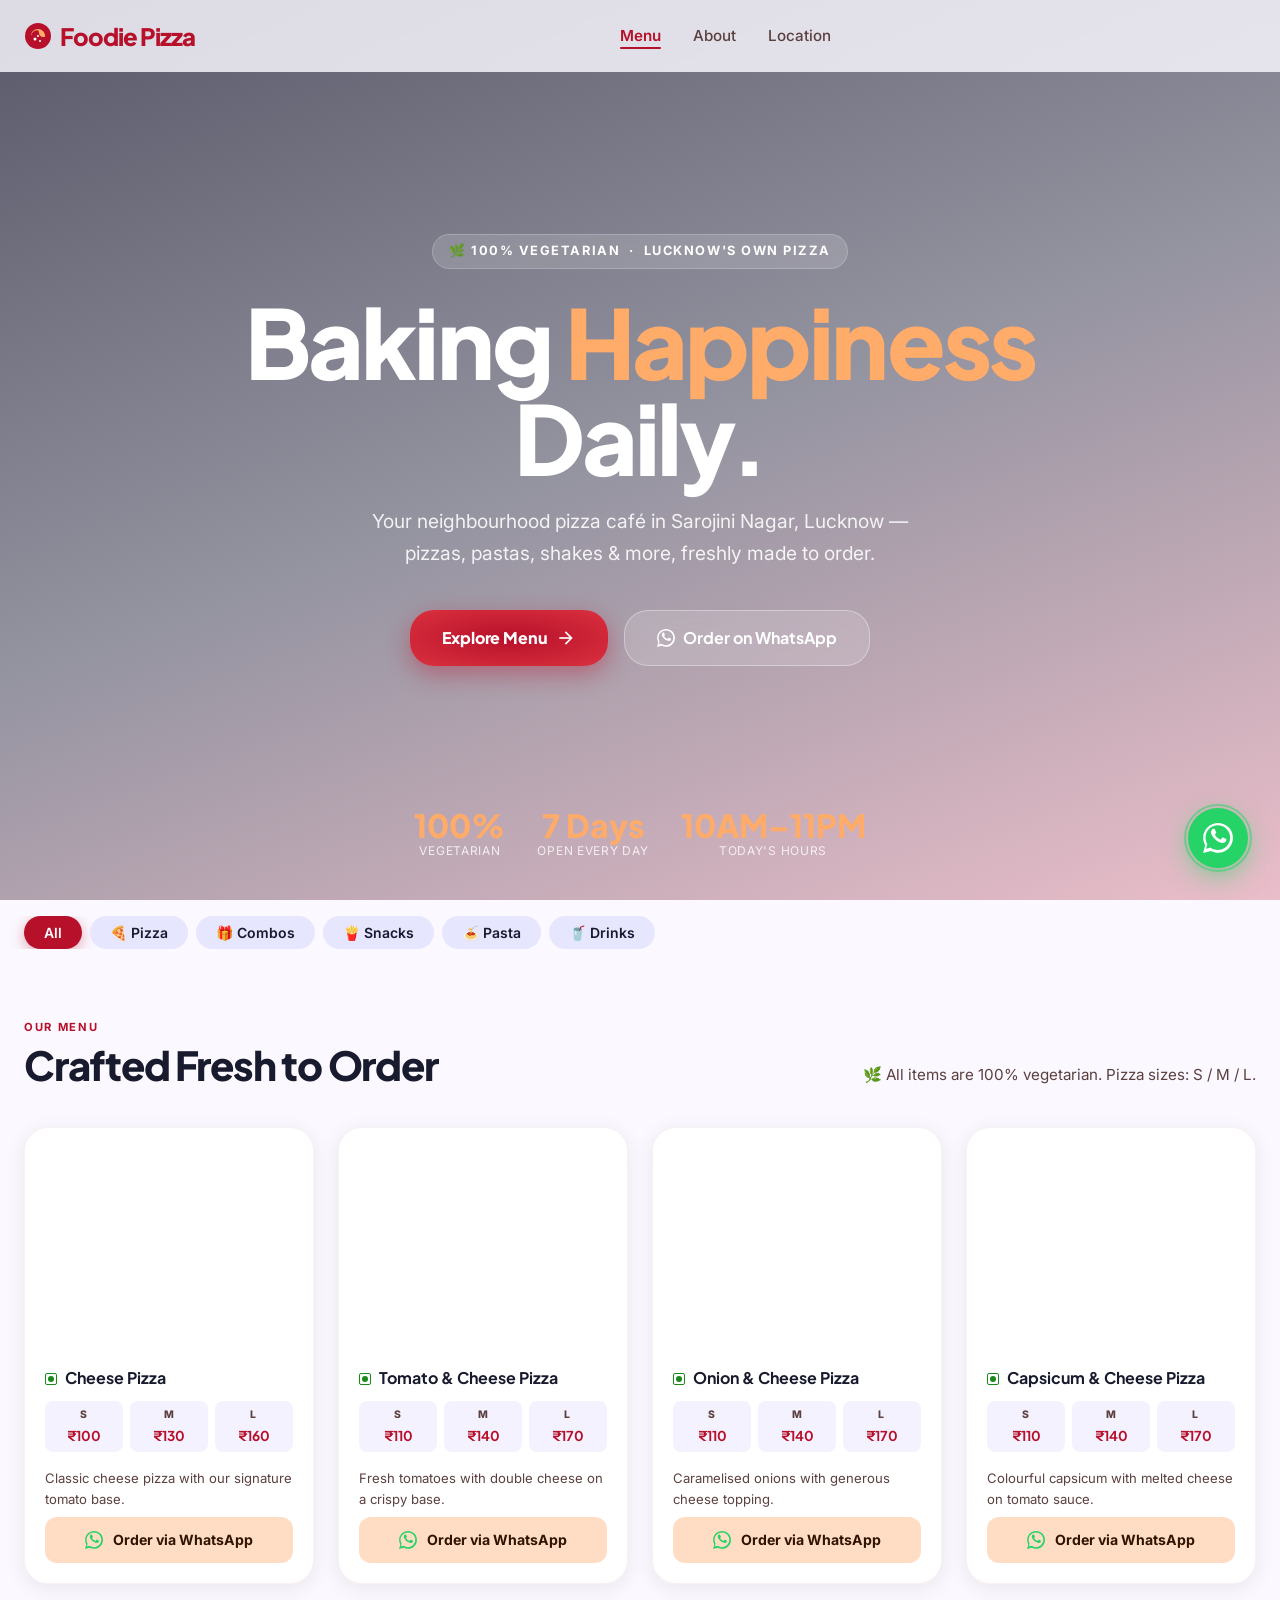
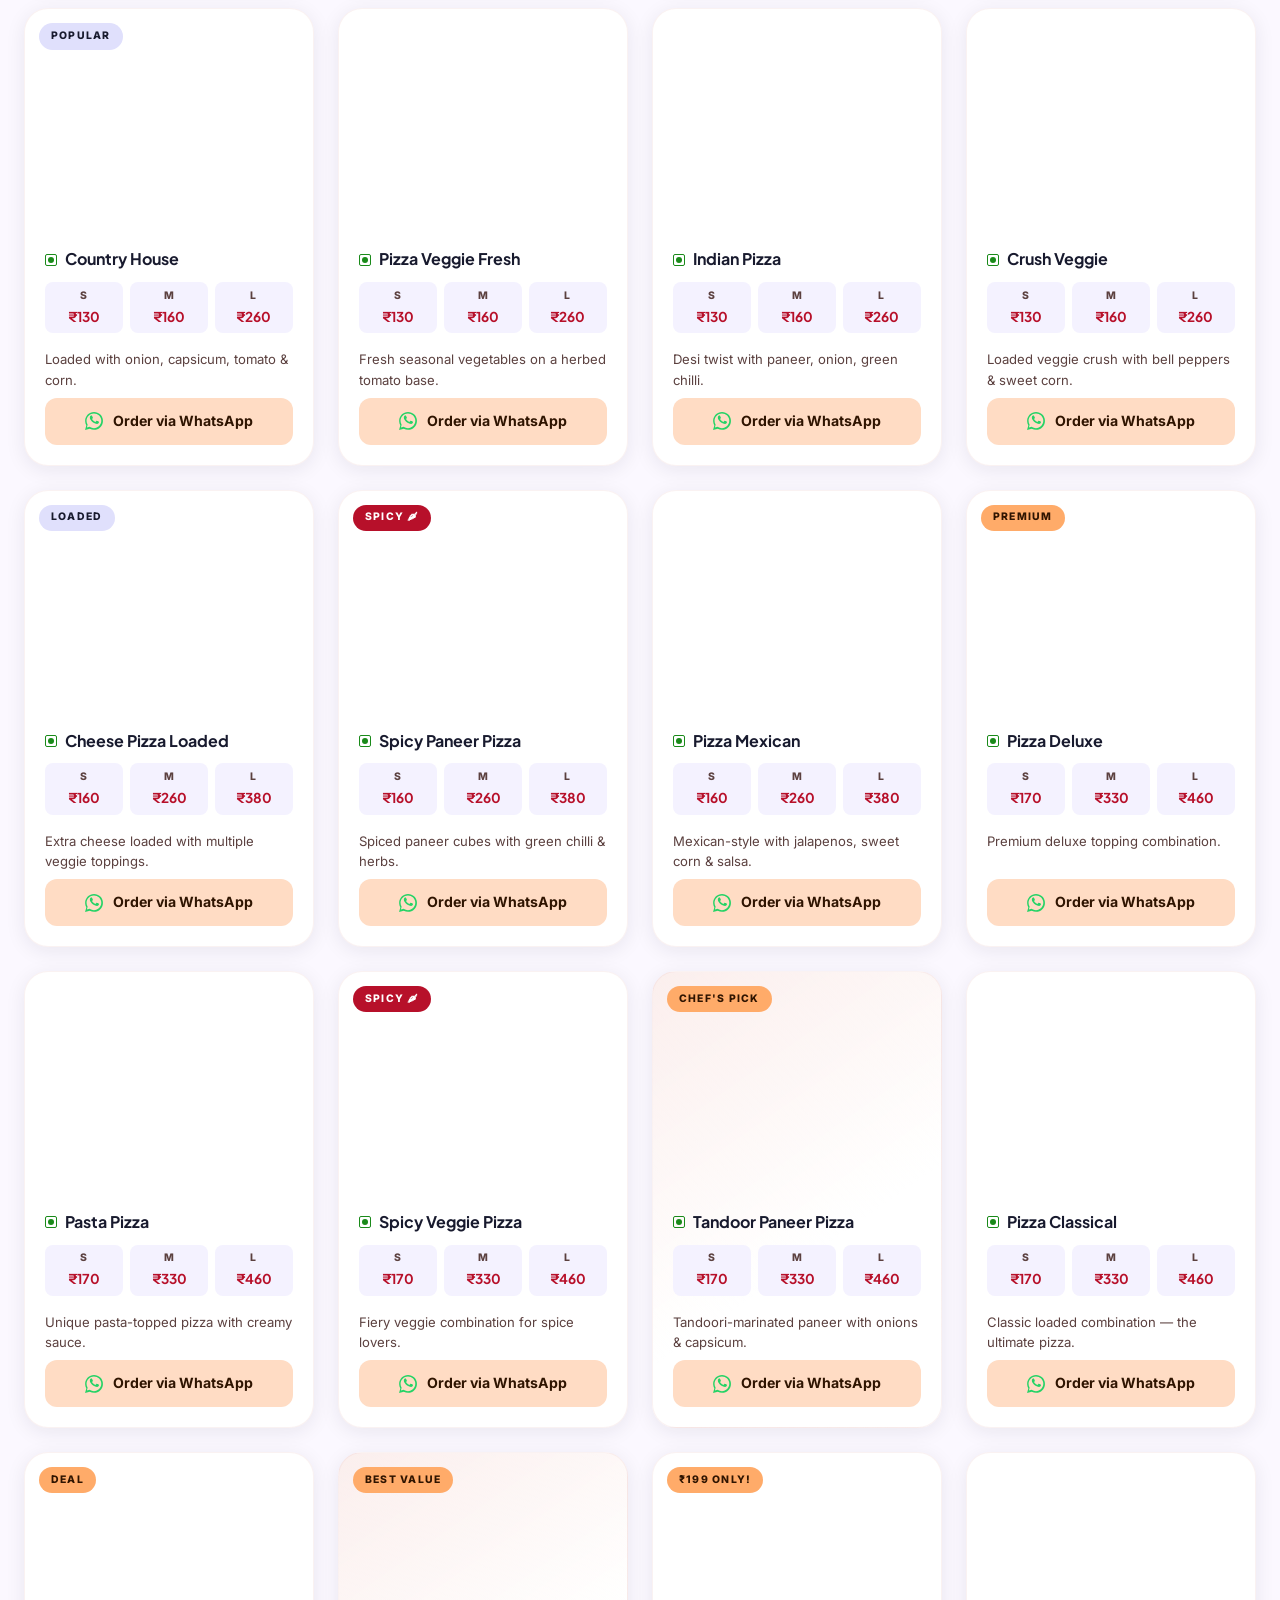
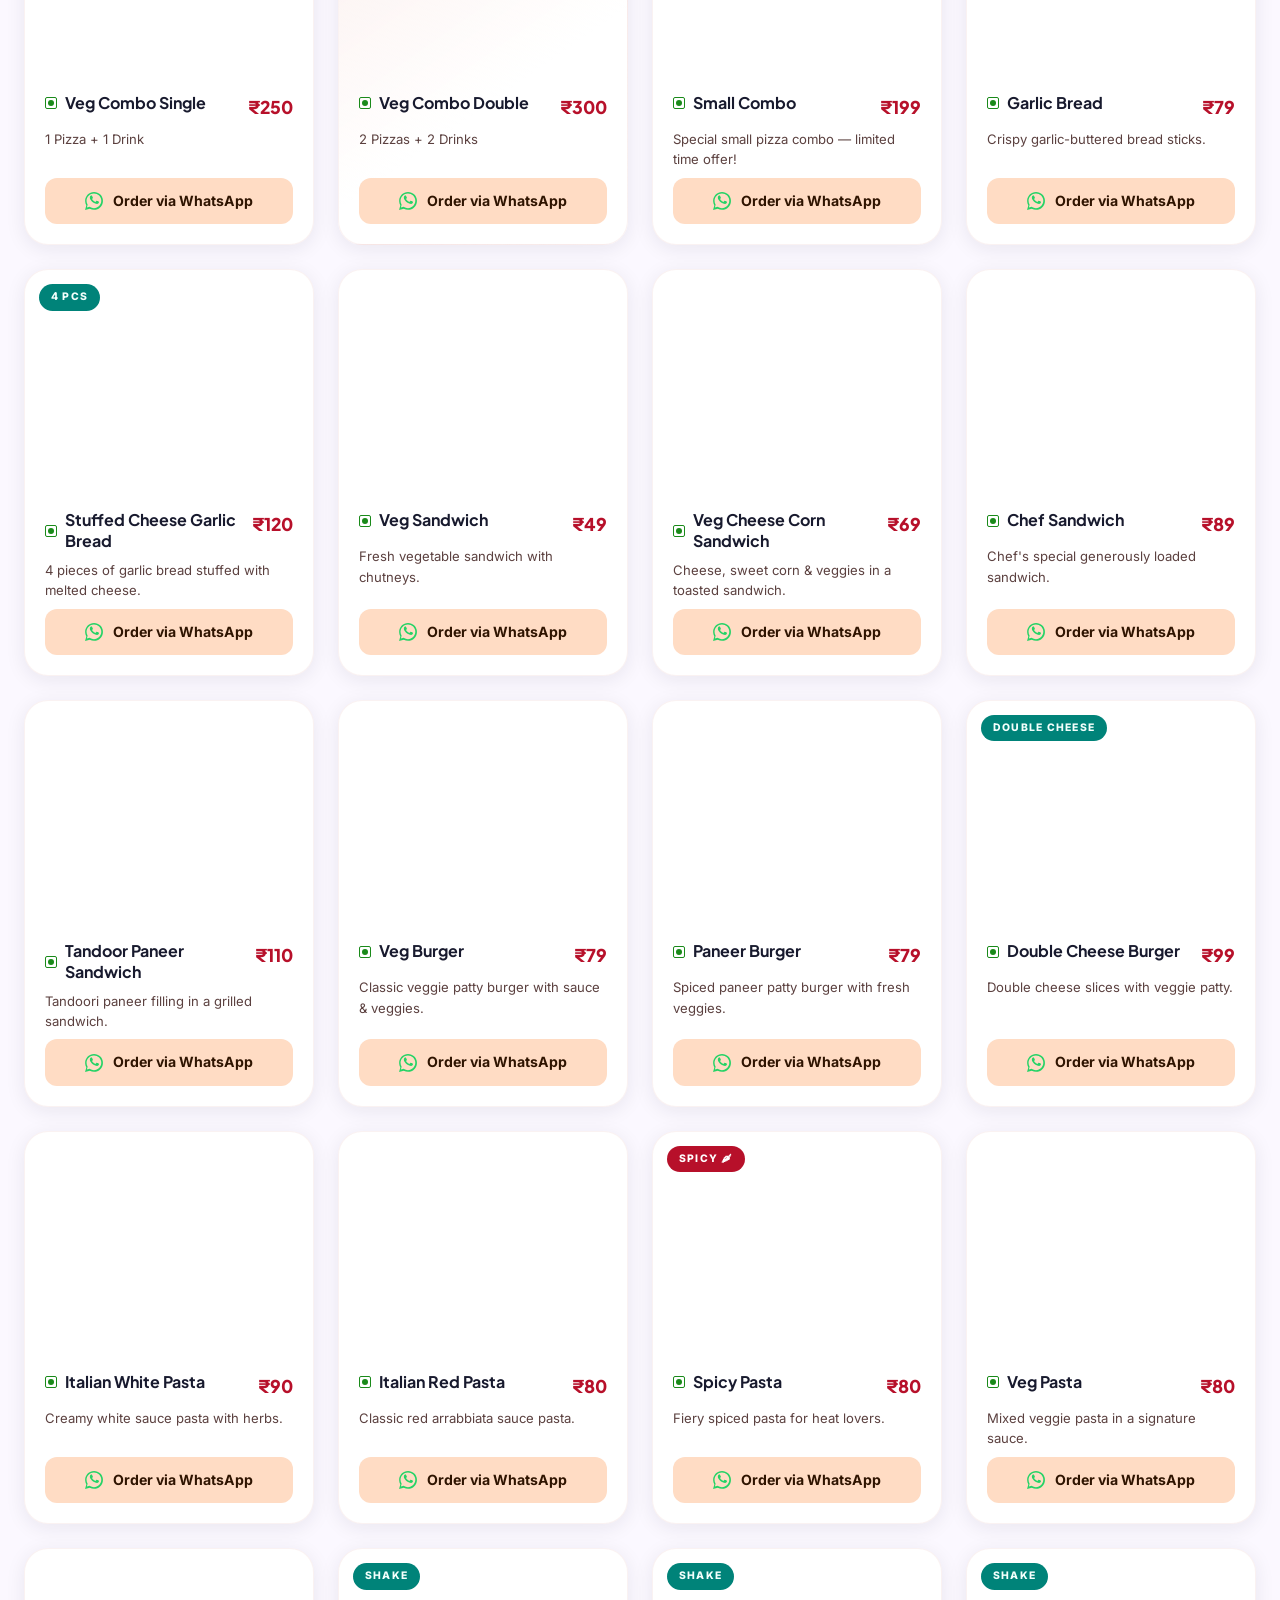
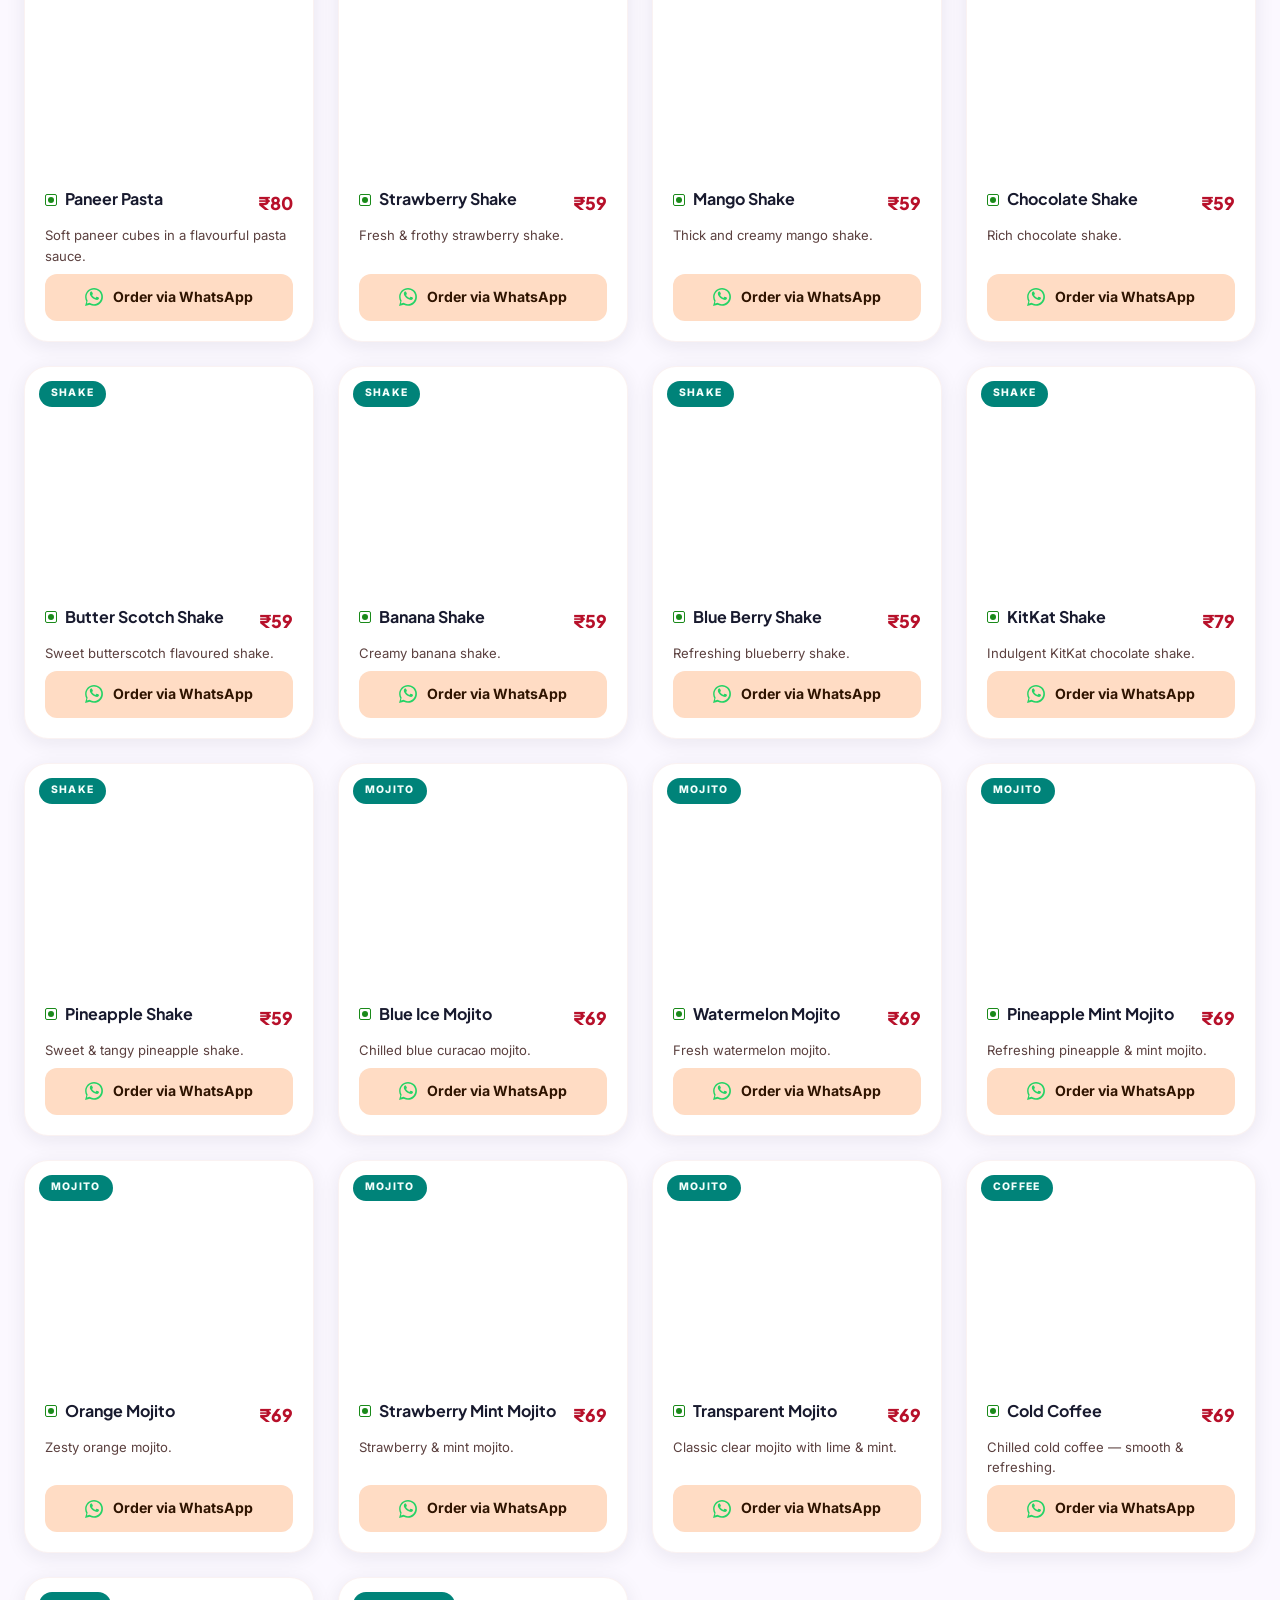
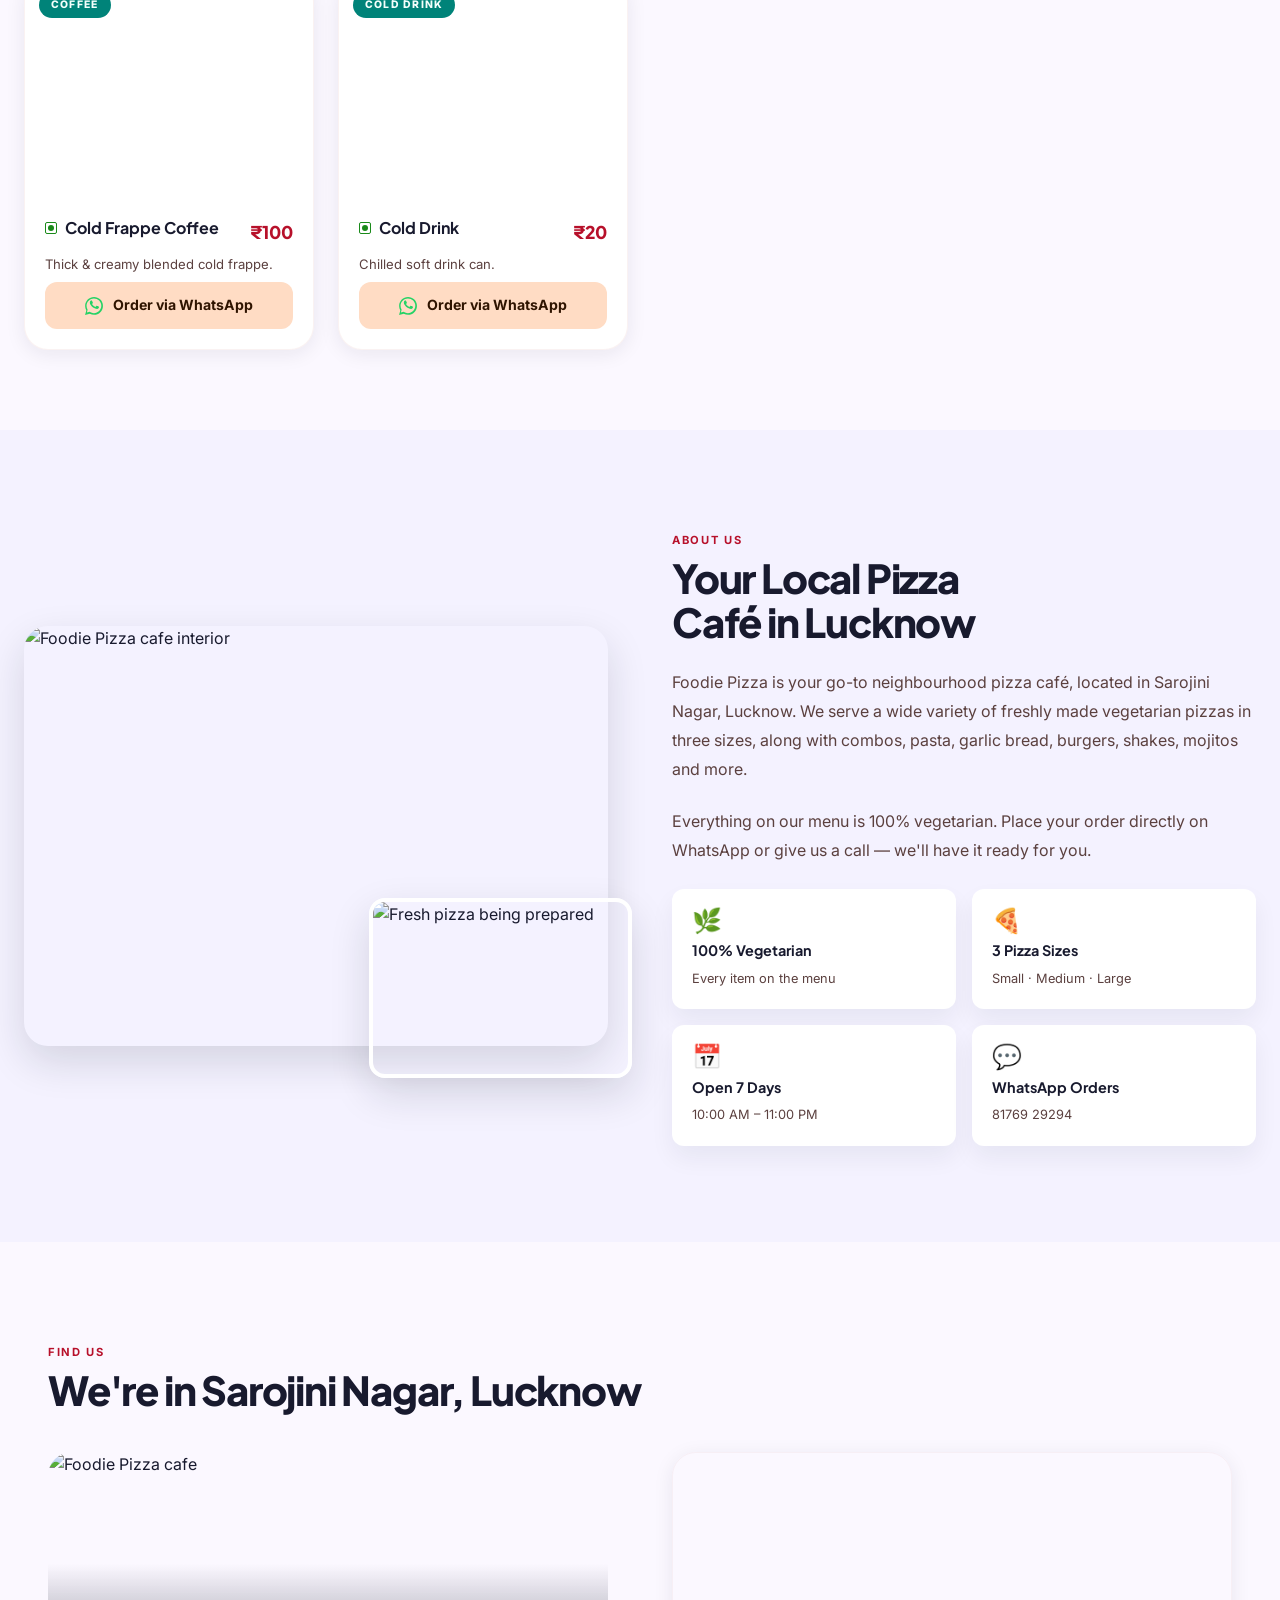
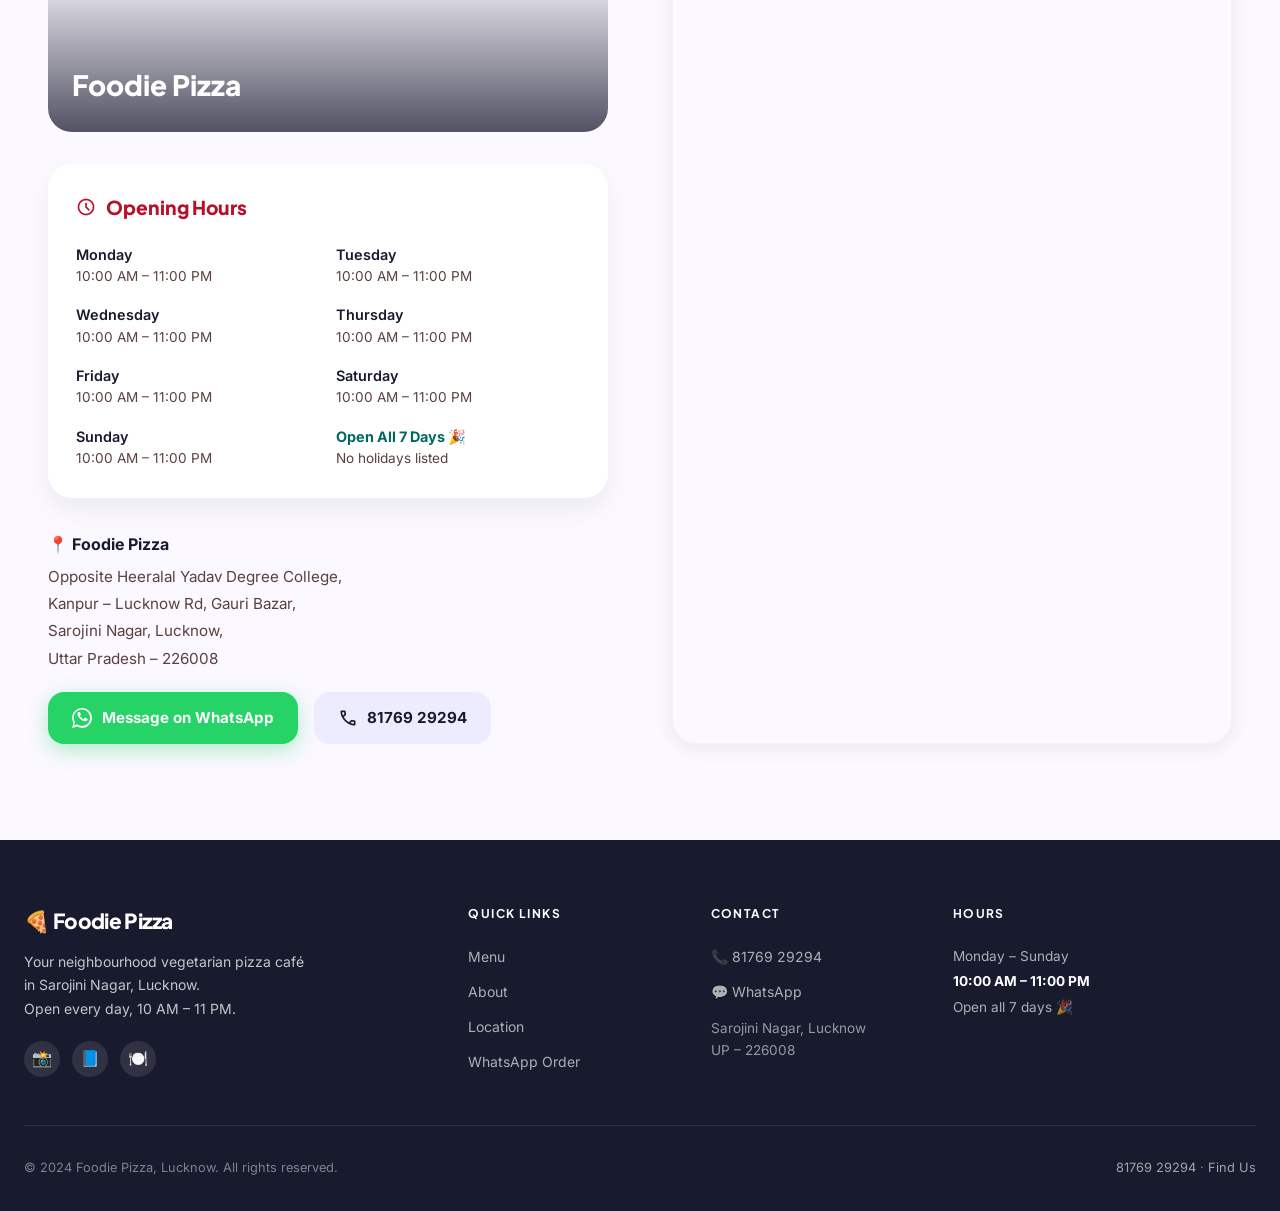
==== index.html @ d797490c "Initial commit - Foodie Pizza site files" ====
<!DOCTYPE html>
<html lang="en">
<head>
  <meta charset="UTF-8" />
  <meta name="viewport" content="width=device-width, initial-scale=1.0" />

  <!-- SEO -->
  <title>Foodie Pizza | Pizza Cafe in Sarojini Nagar, Lucknow</title>
  <meta name="description" content="Foodie Pizza — your neighbourhood pizza cafe in Sarojini Nagar, Lucknow. Veg pizzas, combos, pastas, shakes, mojitos & more. Order now on WhatsApp: 8176929294" />
  <meta name="keywords" content="Foodie Pizza Lucknow, pizza cafe Sarojini Nagar, veg pizza Lucknow, pizza near me Lucknow, pizza Gauri Bazar" />
  <meta name="robots" content="index, follow" />

  <!-- Open Graph -->
  <meta property="og:title" content="Foodie Pizza | Pizza Cafe in Sarojini Nagar, Lucknow" />
  <meta property="og:description" content="Veg pizzas, combos, pastas, shakes, mojitos & more. Order on WhatsApp!" />
  <meta property="og:type" content="restaurant.restaurant" />
  <meta property="og:image" content="https://images.unsplash.com/photo-1574071318508-1cdbab80d002?auto=format&fit=crop&q=80&w=1200" />

  <!-- Fonts -->
  <link rel="preconnect" href="https://fonts.googleapis.com" />
  <link rel="preconnect" href="https://fonts.gstatic.com" crossorigin />
  <link
    href="https://fonts.googleapis.com/css2?family=Plus+Jakarta+Sans:wght@400;500;600;700;800;900&family=Inter:wght@400;500;600&family=Material+Symbols+Outlined:opsz,wght,FILL,GRAD@24,400,0,0&display=swap"
    rel="stylesheet"
  />

  <!-- CSS -->
  <link rel="stylesheet" href="css/style.css" />

  <link rel="icon" href="data:image/svg+xml,<svg xmlns='http://www.w3.org/2000/svg' viewBox='0 0 100 100'><text y='.9em' font-size='90'>🍕</text></svg>" />
</head>

<body>

<!-- ═══════════════════════════════════════════════════
     NAVIGATION
═══════════════════════════════════════════════════ -->
<nav id="main-nav" role="navigation" aria-label="Main navigation">
  <div class="nav-inner">

    <a href="#" class="nav-brand" aria-label="Foodie Pizza Home">
      <svg viewBox="0 0 28 28" fill="none" xmlns="http://www.w3.org/2000/svg" aria-hidden="true">
        <circle cx="14" cy="14" r="13" fill="#b7102a"/>
        <path d="M7 14C7 10.134 10.134 7 14 7s7 3.134 7 7c0 .414-.046.817-.133 1.205C20.453 14.807 19.74 15 19 15c-2.21 0-4-1.79-4-4a3.98 3.98 0 0 0-1-2.646A7.003 7.003 0 0 0 7 14Z" fill="#ffab69"/>
        <circle cx="11" cy="17" r="1.5" fill="#fff"/>
        <circle cx="16" cy="19" r="1" fill="#fff"/>
        <circle cx="14" cy="14" r="1" fill="#fff"/>
      </svg>
      Foodie Pizza
    </a>

    <ul class="nav-links" role="list">
      <li><a href="#menu"    class="active" id="nav-menu">Menu</a></li>
      <li><a href="#about"   id="nav-about">About</a></li>
      <li><a href="#contact" id="nav-contact">Location</a></li>
    </ul>

    <div class="nav-right">
      <button id="hamburger-btn" aria-label="Open menu" aria-expanded="false" aria-controls="mobile-menu">
        <span class="bar"></span>
        <span class="bar"></span>
        <span class="bar"></span>
      </button>
    </div>

  </div>
</nav>

<!-- Mobile overlay -->
<div id="mobile-overlay" aria-hidden="true"></div>

<!-- Mobile menu -->
<div id="mobile-menu" role="dialog" aria-modal="true" aria-label="Navigation menu">
  <div class="mobile-menu-header">
    <span class="nav-brand" style="font-size:1.1rem;">🍕 Foodie Pizza</span>
    <button id="mobile-menu-close" aria-label="Close menu">
      <span class="material-symbols-outlined" style="font-size:1.75rem;">close</span>
    </button>
  </div>
  <ul class="mobile-nav-links" role="list">
    <li><a href="#menu"><span class="material-symbols-outlined">restaurant_menu</span> Menu</a></li>
    <li><a href="#about"><span class="material-symbols-outlined">storefront</span> About</a></li>
    <li><a href="#contact"><span class="material-symbols-outlined">location_on</span> Location</a></li>
    <li><a href="tel:8176929294"><span class="material-symbols-outlined">call</span> Call Us</a></li>
  </ul>
  <a href="https://wa.me/918176929294" class="mobile-wa-btn" target="_blank" rel="noopener noreferrer">
    <svg viewBox="0 0 24 24" fill="currentColor" width="20" height="20" aria-hidden="true">
      <path d="M.057 24l1.687-6.163c-1.041-1.804-1.588-3.849-1.587-5.946.003-6.556 5.338-11.891 11.893-11.891 3.181.001 6.167 1.24 8.413 3.488 2.245 2.248 3.481 5.236 3.48 8.417-.003 6.557-5.338 11.892-11.893 11.892-1.997-.001-3.951-.5-5.688-1.448l-6.305 1.652zm6.599-3.835c1.516.899 3.3 1.374 5.24 1.375 5.417 0 9.825-4.409 9.828-9.828.001-2.625-1.022-5.093-2.881-6.953-1.859-1.86-4.327-2.883-6.953-2.883-5.417 0-9.825 4.409-9.828 9.828-.001 1.83.5 3.618 1.448 5.174l-1.011 3.692 3.784-.993zm11.383-7.533c-.301-.15-1.781-.879-2.057-.979-.275-.1-.475-.15-.675.15-.2.3-.775 1.05-.95 1.25-.175.2-.35.225-.65.075-.3-.15-1.265-.467-2.41-1.487-.89-.793-1.49-1.773-1.665-2.074-.175-.3-.019-.462.13-.611.135-.135.3-.35.45-.525.15-.175.2-.3.3-.5.1-.2.05-.375-.025-.525-.075-.15-.675-1.625-.925-2.225-.244-.589-.493-.51-.675-.519-.175-.009-.375-.01-.575-.01-.2 0-.525.075-.8.375-.275.3-1.05 1.025-1.05 2.5 0 1.475 1.075 2.899 1.225 3.1.15.2 2.116 3.23 5.125 4.527.715.308 1.274.492 1.709.631.718.228 1.371.196 1.887.119.575-.085 1.781-.727 2.031-1.428.25-.7.25-1.3.175-1.428-.075-.125-.275-.2-.575-.35z"/>
    </svg>
    Chat on WhatsApp
  </a>
</div>


<!-- ═══════════════════════════════════════════════════
     HERO
═══════════════════════════════════════════════════ -->
<section id="hero" aria-label="Hero section">
  <div class="hero-bg" role="img" aria-label="Pizza being baked"></div>

  <div class="hero-content">
    <div class="hero-eyebrow">
      🌿 100% Vegetarian &nbsp;·&nbsp; Lucknow's Own Pizza
    </div>

    <h1 class="hero-title">
      Baking <span>Happiness</span><br>Daily.
    </h1>

    <p class="hero-subtitle">
      Your neighbourhood pizza café in Sarojini Nagar, Lucknow —
      pizzas, pastas, shakes &amp; more, freshly made to order.
    </p>

    <div class="hero-cta-group">
      <a href="#menu" class="btn-primary" id="hero-explore-menu">
        Explore Menu
        <span class="material-symbols-outlined" aria-hidden="true">arrow_forward</span>
      </a>
      <a href="https://wa.me/918176929294" class="btn-ghost" target="_blank" rel="noopener noreferrer" id="hero-whatsapp">
        <svg viewBox="0 0 24 24" fill="currentColor" width="18" height="18" aria-hidden="true">
          <path d="M.057 24l1.687-6.163c-1.041-1.804-1.588-3.849-1.587-5.946.003-6.556 5.338-11.891 11.893-11.891 3.181.001 6.167 1.24 8.413 3.488 2.245 2.248 3.481 5.236 3.48 8.417-.003 6.557-5.338 11.892-11.893 11.892-1.997-.001-3.951-.5-5.688-1.448l-6.305 1.652zm6.599-3.835c1.516.899 3.3 1.374 5.24 1.375 5.417 0 9.825-4.409 9.828-9.828.001-2.625-1.022-5.093-2.881-6.953-1.859-1.86-4.327-2.883-6.953-2.883-5.417 0-9.825 4.409-9.828 9.828-.001 1.83.5 3.618 1.448 5.174l-1.011 3.692 3.784-.993zm11.383-7.533c-.301-.15-1.781-.879-2.057-.979-.275-.1-.475-.15-.675.15-.2.3-.775 1.05-.95 1.25-.175.2-.35.225-.65.075-.3-.15-1.265-.467-2.41-1.487-.89-.793-1.49-1.773-1.665-2.074-.175-.3-.019-.462.13-.611.135-.135.3-.35.45-.525.15-.175.2-.3.3-.5.1-.2.05-.375-.025-.525-.075-.15-.675-1.625-.925-2.225-.244-.589-.493-.51-.675-.519-.175-.009-.375-.01-.575-.01-.2 0-.525.075-.8.375-.275.3-1.05 1.025-1.05 2.5 0 1.475 1.075 2.899 1.225 3.1.15.2 2.116 3.23 5.125 4.527.715.308 1.274.492 1.709.631.718.228 1.371.196 1.887.119.575-.085 1.781-.727 2.031-1.428.25-.7.25-1.3.175-1.428-.075-.125-.275-.2-.575-.35z"/>
        </svg>
        Order on WhatsApp
      </a>
    </div>
  </div>

  <!-- Factual stats only -->
  <div class="hero-stats" aria-label="Key info">
    <div class="hero-stat">
      <div class="hero-stat-num">100%</div>
      <div class="hero-stat-label">Vegetarian</div>
    </div>
    <div class="hero-stat">
      <div class="hero-stat-num">7 Days</div>
      <div class="hero-stat-label">Open Every Day</div>
    </div>
    <div class="hero-stat">
      <div class="hero-stat-num">10AM–11PM</div>
      <div class="hero-stat-label">Today's Hours</div>
    </div>
  </div>
</section>


<!-- ═══════════════════════════════════════════════════
     FILTER BAR
═══════════════════════════════════════════════════ -->
<div id="filter-bar" role="region" aria-label="Menu category filters">
  <div class="filter-inner">
    <div class="filter-chips" role="group" aria-label="Filter by category">
      <button class="filter-btn active" data-category="all"    id="filter-all"    aria-pressed="true" >All</button>
      <button class="filter-btn"        data-category="pizza"  id="filter-pizza"  aria-pressed="false">🍕 Pizza</button>
      <button class="filter-btn"        data-category="combo"  id="filter-combo"  aria-pressed="false">🎁 Combos</button>
      <button class="filter-btn"        data-category="snacks" id="filter-snacks" aria-pressed="false">🍟 Snacks</button>
      <button class="filter-btn"        data-category="pasta"  id="filter-pasta"  aria-pressed="false">🍝 Pasta</button>
      <button class="filter-btn"        data-category="drinks" id="filter-drinks" aria-pressed="false">🥤 Drinks</button>
    </div>
  </div>
</div>


<!-- ═══════════════════════════════════════════════════
     MENU
═══════════════════════════════════════════════════ -->
<main id="menu" aria-label="Menu">
  <div class="section-header">
    <div>
      <span class="section-label">Our Menu</span>
      <h2 class="section-title">Crafted Fresh to Order</h2>
    </div>
    <p class="section-subtitle">
      🌿 All items are 100% vegetarian. Pizza sizes: S / M / L.
    </p>
  </div>

  <div id="menu-grid" role="list" aria-label="Menu items"></div>
</main>


<!-- ═══════════════════════════════════════════════════
     ABOUT
═══════════════════════════════════════════════════ -->
<section id="about" aria-labelledby="about-heading">
  <div class="about-inner">

    <div class="about-image-stack">
      <img
        src="https://images.unsplash.com/photo-1555396273-367ea4eb4db5?auto=format&fit=crop&q=80&w=1000"
        alt="Foodie Pizza cafe interior"
        class="about-img-main"
        loading="lazy"
      />
      <img
        src="https://images.unsplash.com/photo-1574071318508-1cdbab80d002?auto=format&fit=crop&q=80&w=600"
        alt="Fresh pizza being prepared"
        class="about-img-accent"
        loading="lazy"
      />
    </div>

    <div class="about-content">
      <div>
        <span class="section-label">About Us</span>
        <h2 class="section-title" id="about-heading">Your Local Pizza<br>Café in Lucknow</h2>
      </div>

      <p>
        Foodie Pizza is your go-to neighbourhood pizza café, located in Sarojini Nagar, Lucknow.
        We serve a wide variety of freshly made vegetarian pizzas in three sizes, along with
        combos, pasta, garlic bread, burgers, shakes, mojitos and more.
      </p>
      <p>
        Everything on our menu is 100% vegetarian. Place your order directly on WhatsApp
        or give us a call — we'll have it ready for you.
      </p>

      <div class="about-features">
        <div class="about-feature">
          <div class="feature-icon">🌿</div>
          <div class="feature-label">100% Vegetarian</div>
          <div class="feature-value">Every item on the menu</div>
        </div>
        <div class="about-feature">
          <div class="feature-icon">🍕</div>
          <div class="feature-label">3 Pizza Sizes</div>
          <div class="feature-value">Small · Medium · Large</div>
        </div>
        <div class="about-feature">
          <div class="feature-icon">📅</div>
          <div class="feature-label">Open 7 Days</div>
          <div class="feature-value">10:00 AM – 11:00 PM</div>
        </div>
        <div class="about-feature">
          <div class="feature-icon">💬</div>
          <div class="feature-label">WhatsApp Orders</div>
          <div class="feature-value">81769 29294</div>
        </div>
      </div>
    </div>

  </div>
</section>


<!-- ═══════════════════════════════════════════════════
     LOCATION & CONTACT
═══════════════════════════════════════════════════ -->
<section id="contact" aria-labelledby="contact-heading">
  <div class="container">
    <div style="margin-bottom:2.5rem;">
      <span class="section-label">Find Us</span>
      <h2 class="section-title" id="contact-heading">We're in Sarojini Nagar, Lucknow</h2>
    </div>
  </div>

  <div class="contact-inner container">

    <!-- Left: Info -->
    <div class="contact-info">

      <!-- Store image -->
      <div class="store-img-wrap">
        <img
          src="https://images.unsplash.com/photo-1517248135467-4c7edcad34c4?auto=format&fit=crop&q=80&w=1000"
          alt="Foodie Pizza cafe"
          class="store-img"
          loading="lazy"
        />
        <div class="store-img-overlay">
          <span class="store-img-label">Foodie Pizza</span>
        </div>
      </div>

      <!-- Hours -->
      <div class="hours-card">
        <div class="hours-heading">
          <span class="material-symbols-outlined" aria-hidden="true">schedule</span>
          Opening Hours
        </div>
        <div class="hours-grid">
          <div class="hours-item">
            <p>Monday</p>
            <p>10:00 AM – 11:00 PM</p>
          </div>
          <div class="hours-item">
            <p>Tuesday</p>
            <p>10:00 AM – 11:00 PM</p>
          </div>
          <div class="hours-item">
            <p>Wednesday</p>
            <p>10:00 AM – 11:00 PM</p>
          </div>
          <div class="hours-item">
            <p>Thursday</p>
            <p>10:00 AM – 11:00 PM</p>
          </div>
          <div class="hours-item">
            <p>Friday</p>
            <p>10:00 AM – 11:00 PM</p>
          </div>
          <div class="hours-item">
            <p>Saturday</p>
            <p>10:00 AM – 11:00 PM</p>
          </div>
          <div class="hours-item">
            <p>Sunday</p>
            <p>10:00 AM – 11:00 PM</p>
          </div>
          <div class="hours-item">
            <p style="color:var(--tertiary);font-weight:700;">Open All 7 Days 🎉</p>
            <p>No holidays listed</p>
          </div>
        </div>
      </div>

      <!-- Address & CTAs -->
      <div>
        <address style="font-style:normal; margin-bottom:1.25rem; color:var(--on-surface-variant); font-size:0.95rem; line-height:1.8;">
          <strong style="color:var(--on-surface); font-size:1rem; display:block; margin-bottom:0.25rem;">
            📍 Foodie Pizza
          </strong>
          Opposite Heeralal Yadav Degree College,<br>
          Kanpur – Lucknow Rd, Gauri Bazar,<br>
          Sarojini Nagar, Lucknow,<br>
          Uttar Pradesh – 226008
        </address>

        <div class="contact-cta">
          <a
            href="https://wa.me/918176929294?text=Hi%20Foodie%20Pizza!%20I%20have%20an%20inquiry."
            class="btn-whatsapp"
            target="_blank"
            rel="noopener noreferrer"
            id="contact-whatsapp-btn"
          >
            <svg viewBox="0 0 24 24" fill="currentColor" width="20" height="20" aria-hidden="true">
              <path d="M.057 24l1.687-6.163c-1.041-1.804-1.588-3.849-1.587-5.946.003-6.556 5.338-11.891 11.893-11.891 3.181.001 6.167 1.24 8.413 3.488 2.245 2.248 3.481 5.236 3.48 8.417-.003 6.557-5.338 11.892-11.893 11.892-1.997-.001-3.951-.5-5.688-1.448l-6.305 1.652zm6.599-3.835c1.516.899 3.3 1.374 5.24 1.375 5.417 0 9.825-4.409 9.828-9.828.001-2.625-1.022-5.093-2.881-6.953-1.859-1.86-4.327-2.883-6.953-2.883-5.417 0-9.825 4.409-9.828 9.828-.001 1.83.5 3.618 1.448 5.174l-1.011 3.692 3.784-.993zm11.383-7.533c-.301-.15-1.781-.879-2.057-.979-.275-.1-.475-.15-.675.15-.2.3-.775 1.05-.95 1.25-.175.2-.35.225-.65.075-.3-.15-1.265-.467-2.41-1.487-.89-.793-1.49-1.773-1.665-2.074-.175-.3-.019-.462.13-.611.135-.135.3-.35.45-.525.15-.175.2-.3.3-.5.1-.2.05-.375-.025-.525-.075-.15-.675-1.625-.925-2.225-.244-.589-.493-.51-.675-.519-.175-.009-.375-.01-.575-.01-.2 0-.525.075-.8.375-.275.3-1.05 1.025-1.05 2.5 0 1.475 1.075 2.899 1.225 3.1.15.2 2.116 3.23 5.125 4.527.715.308 1.274.492 1.709.631.718.228 1.371.196 1.887.119.575-.085 1.781-.727 2.031-1.428.25-.7.25-1.3.175-1.428-.075-.125-.275-.2-.575-.35z"/>
            </svg>
            Message on WhatsApp
          </a>
          <a href="tel:8176929294" class="btn-call" id="contact-call-btn">
            <span class="material-symbols-outlined" aria-hidden="true">call</span>
            81769 29294
          </a>
        </div>
      </div>

    </div>

    <!-- Right: Map — Sarojini Nagar, Lucknow -->
    <div class="map-wrap">
      <iframe
        src="https://www.google.com/maps/embed?pb=!1m18!1m12!1m3!1d3559.0543244082946!2d80.92895957496946!3d26.822048976760645!2m3!1f0!2f0!3f0!3m2!1i1024!2i768!4f13.1!3m3!1m2!1s0x399bfd0a4fa8f44d%3A0x4b46cbbfb4f5f935!2sSarojini%20Nagar%2C%20Lucknow%2C%20Uttar%20Pradesh!5e0!3m2!1sen!2sin!4v1712900000000!5m2!1sen!2sin"
        title="Foodie Pizza location — Sarojini Nagar, Lucknow"
        allowfullscreen
        loading="lazy"
        referrerpolicy="no-referrer-when-downgrade"
        aria-label="Google Maps — Sarojini Nagar, Lucknow"
      ></iframe>
    </div>

  </div>
</section>


<!-- ═══════════════════════════════════════════════════
     FOOTER
═══════════════════════════════════════════════════ -->
<footer id="footer" role="contentinfo">
  <div class="footer-inner">
    <div class="footer-top">

      <div>
        <div class="footer-brand-name">🍕 Foodie Pizza</div>
        <p class="footer-tagline">
          Your neighbourhood vegetarian pizza café in Sarojini Nagar, Lucknow.<br>
          Open every day, 10 AM – 11 PM.
        </p>
        <div class="footer-social" aria-label="Social media links">
          <a href="#" aria-label="Instagram" title="Instagram">📸</a>
          <a href="#" aria-label="Facebook"  title="Facebook">📘</a>
          <a href="https://zomato.com" aria-label="Zomato" title="Zomato" target="_blank" rel="noopener">🍽️</a>
        </div>
      </div>

      <div class="footer-col">
        <h4>Quick Links</h4>
        <ul>
          <li><a href="#menu">Menu</a></li>
          <li><a href="#about">About</a></li>
          <li><a href="#contact">Location</a></li>
          <li><a href="https://wa.me/918176929294" target="_blank" rel="noopener noreferrer">WhatsApp Order</a></li>
        </ul>
      </div>

      <div class="footer-col">
        <h4>Contact</h4>
        <ul>
          <li><a href="tel:8176929294">📞 81769 29294</a></li>
          <li><a href="https://wa.me/918176929294" target="_blank" rel="noopener">💬 WhatsApp</a></li>
          <li style="color:rgba(255,255,255,0.55); font-size:0.85rem; list-style:none; padding-top:0.25rem;">
            Sarojini Nagar, Lucknow<br>UP – 226008
          </li>
        </ul>
      </div>

      <div class="footer-col">
        <h4>Hours</h4>
        <p style="font-size:0.85rem; line-height:1.9; color:rgba(255,255,255,0.65);">
          Monday – Sunday<br>
          <strong style="color:#fff;">10:00 AM – 11:00 PM</strong><br>
          Open all 7 days 🎉
        </p>
      </div>

    </div>

    <div class="footer-bottom">
      <p>© 2024 Foodie Pizza, Lucknow. All rights reserved.</p>
      <p>
        <a href="tel:8176929294">81769 29294</a> ·
        <a href="#contact">Find Us</a>
      </p>
    </div>
  </div>
</footer>


<!-- ═══════════════════════════════════════════════════
     WHATSAPP FAB
═══════════════════════════════════════════════════ -->
<a
  id="whatsapp-fab"
  href="https://wa.me/918176929294?text=Hi%20Foodie%20Pizza!%20I%20would%20like%20to%20place%20an%20order."
  target="_blank"
  rel="noopener noreferrer"
  aria-label="Order on WhatsApp"
  title="Order via WhatsApp — 81769 29294"
>
  <svg viewBox="0 0 24 24" aria-hidden="true">
    <path d="M.057 24l1.687-6.163c-1.041-1.804-1.588-3.849-1.587-5.946.003-6.556 5.338-11.891 11.893-11.891 3.181.001 6.167 1.24 8.413 3.488 2.245 2.248 3.481 5.236 3.48 8.417-.003 6.557-5.338 11.892-11.893 11.892-1.997-.001-3.951-.5-5.688-1.448l-6.305 1.652zm6.599-3.835c1.516.899 3.3 1.374 5.24 1.375 5.417 0 9.825-4.409 9.828-9.828.001-2.625-1.022-5.093-2.881-6.953-1.859-1.86-4.327-2.883-6.953-2.883-5.417 0-9.825 4.409-9.828 9.828-.001 1.83.5 3.618 1.448 5.174l-1.011 3.692 3.784-.993zm11.383-7.533c-.301-.15-1.781-.879-2.057-.979-.275-.1-.475-.15-.675.15-.2.3-.775 1.05-.95 1.25-.175.2-.35.225-.65.075-.3-.15-1.265-.467-2.41-1.487-.89-.793-1.49-1.773-1.665-2.074-.175-.3-.019-.462.13-.611.135-.135.3-.35.45-.525.15-.175.2-.3.3-.5.1-.2.05-.375-.025-.525-.075-.15-.675-1.625-.925-2.225-.244-.589-.493-.51-.675-.519-.175-.009-.375-.01-.575-.01-.2 0-.525.075-.8.375-.275.3-1.05 1.025-1.05 2.5 0 1.475 1.075 2.899 1.225 3.1.15.2 2.116 3.23 5.125 4.527.715.308 1.274.492 1.709.631.718.228 1.371.196 1.887.119.575-.085 1.781-.727 2.031-1.428.25-.7.25-1.3.175-1.428-.075-.125-.275-.2-.575-.35z"/>
  </svg>
</a>


<!-- Scripts -->
<script src="js/data.js"></script>
<script src="js/main.js"></script>

</body>
</html>
---- css/style.css ----
/* ============================================================
   Foodie Pizza — Custom CSS
   Design System: "The Artisanal Hearth"
   Fonts: Plus Jakarta Sans (headlines) + Inter (body)
   ============================================================ */

/* ── Google Fonts ────────────────────────────────────────────── */
@import url('https://fonts.googleapis.com/css2?family=Plus+Jakarta+Sans:wght@400;500;600;700;800;900&family=Inter:wght@400;500;600&display=swap');
@import url('https://fonts.googleapis.com/css2?family=Material+Symbols+Outlined:opsz,wght,FILL,GRAD@20..48,100..700,0..1,-50..200&display=swap');

/* ── Design Tokens ───────────────────────────────────────────── */
:root {
  --primary:                #b7102a;
  --primary-container:      #db313f;
  --on-primary:             #ffffff;
  --on-primary-container:   #fffbff;

  --secondary:              #8e4e14;
  --secondary-container:    #ffab69;
  --secondary-fixed:        #ffdcc4;
  --on-secondary-fixed:     #2f1400;
  --on-secondary:           #ffffff;

  --tertiary:               #006860;
  --tertiary-container:     #008379;
  --on-tertiary:            #ffffff;
  --on-tertiary-container:  #f3fffc;

  --surface:                #fbf8ff;
  --surface-bright:         #fbf8ff;
  --surface-dim:            #d7d8f4;
  --surface-container-lowest: #ffffff;
  --surface-container-low:  #f4f2ff;
  --surface-container:      #edecff;
  --surface-container-high: #e6e6ff;
  --surface-container-highest: #e0e0fc;

  --on-surface:             #181a2e;
  --on-surface-variant:     #5b403f;
  --outline:                #8f6f6e;
  --outline-variant:        #e4bebc;

  --color-tertiary:         #006860;

  --font-headline: 'Plus Jakarta Sans', sans-serif;
  --font-body:     'Inter', sans-serif;

  --radius-sm:  0.5rem;
  --radius-md:  0.75rem;
  --radius-lg:  1rem;
  --radius-xl:  1.5rem;
  --radius-full: 9999px;

  --shadow-soft: 0 12px 24px rgba(24, 26, 46, 0.06);
  --shadow-card: 0 4px 20px rgba(24, 26, 46, 0.08);
  --shadow-hover: 0 16px 40px rgba(24, 26, 46, 0.14);
}

/* ── Reset & Base ─────────────────────────────────────────────── */
*, *::before, *::after {
  box-sizing: border-box;
  margin: 0;
  padding: 0;
}

html {
  scroll-behavior: smooth;
  -webkit-font-smoothing: antialiased;
}

body {
  font-family: var(--font-body);
  background-color: var(--surface);
  color: var(--on-surface);
  line-height: 1.6;
  overflow-x: hidden;
}

img { display: block; max-width: 100%; }
a { text-decoration: none; color: inherit; }
button { cursor: pointer; font-family: inherit; border: none; background: none; }

/* ── Typography ──────────────────────────────────────────────── */
.font-headline { font-family: var(--font-headline); }
.font-body     { font-family: var(--font-body); }

/* ── Navigation ──────────────────────────────────────────────── */
#main-nav {
  position: fixed;
  top: 0;
  left: 0;
  right: 0;
  z-index: 100;
  background: rgba(251, 248, 255, 0.82);
  backdrop-filter: blur(14px);
  -webkit-backdrop-filter: blur(14px);
  transition: box-shadow 0.3s ease;
}

#main-nav.nav-scrolled {
  box-shadow: 0 2px 16px rgba(24, 26, 46, 0.08);
}

.nav-inner {
  max-width: 1280px;
  margin: 0 auto;
  padding: 0 1.5rem;
  height: 72px;
  display: flex;
  align-items: center;
  justify-content: space-between;
}

.nav-brand {
  font-family: var(--font-headline);
  font-weight: 900;
  font-size: 1.5rem;
  color: var(--primary);
  letter-spacing: -0.04em;
  display: flex;
  align-items: center;
  gap: 0.5rem;
}

.nav-brand svg { width: 28px; height: 28px; }

.nav-links {
  display: none;
  gap: 2rem;
  list-style: none;
}

@media (min-width: 768px) {
  .nav-links { display: flex; }
}

.nav-links a {
  font-family: var(--font-body);
  font-weight: 500;
  font-size: 0.95rem;
  color: var(--on-surface-variant);
  transition: color 0.2s;
  position: relative;
  padding-bottom: 2px;
}

.nav-links a:hover { color: var(--primary); }

.nav-links a.active {
  color: var(--primary);
  font-weight: 600;
}
.nav-links a.active::after {
  content: '';
  position: absolute;
  bottom: -2px;
  left: 0;
  right: 0;
  height: 2px;
  background: var(--primary);
  border-radius: var(--radius-full);
}

.nav-right {
  display: flex;
  align-items: center;
  gap: 0.5rem;
}

/* Hamburger */
#hamburger-btn {
  display: flex;
  flex-direction: column;
  gap: 5px;
  padding: 8px;
  border-radius: var(--radius-sm);
  transition: background 0.2s;
}
#hamburger-btn:hover { background: var(--surface-container); }
@media (min-width: 768px) { #hamburger-btn { display: none; } }

#hamburger-btn .bar {
  display: block;
  width: 24px;
  height: 2px;
  background: var(--on-surface);
  border-radius: 2px;
  transition: transform 0.3s, opacity 0.3s;
}

/* Mobile Slide-in Menu */
#mobile-overlay {
  display: none;
  position: fixed;
  inset: 0;
  background: rgba(24, 26, 46, 0.5);
  z-index: 200;
  backdrop-filter: blur(4px);
}
#mobile-overlay.visible { display: block; }

#mobile-menu {
  position: fixed;
  top: 0;
  right: -100%;
  width: min(320px, 85vw);
  height: 100dvh;
  background: var(--surface-container-lowest);
  z-index: 201;
  padding: 2rem 1.5rem;
  display: flex;
  flex-direction: column;
  transition: right 0.35s cubic-bezier(0.4, 0, 0.2, 1);
  overflow-y: auto;
}
#mobile-menu.open { right: 0; }

.mobile-menu-header {
  display: flex;
  justify-content: space-between;
  align-items: center;
  margin-bottom: 2.5rem;
}

.mobile-nav-links {
  display: flex;
  flex-direction: column;
  gap: 0.25rem;
  list-style: none;
}

.mobile-nav-links a {
  display: flex;
  align-items: center;
  gap: 0.75rem;
  padding: 0.875rem 1rem;
  border-radius: var(--radius-md);
  font-weight: 600;
  font-size: 1rem;
  color: var(--on-surface);
  transition: background 0.2s, color 0.2s;
}
.mobile-nav-links a:hover {
  background: var(--surface-container-low);
  color: var(--primary);
}

.mobile-wa-btn {
  margin-top: auto;
  display: flex;
  align-items: center;
  justify-content: center;
  gap: 0.75rem;
  padding: 1rem;
  background: #25D366;
  color: #fff;
  font-weight: 700;
  border-radius: var(--radius-md);
  font-size: 1rem;
}

/* ── Hero Section ─────────────────────────────────────────────── */
#hero {
  position: relative;
  min-height: 100svh;
  display: flex;
  align-items: center;
  justify-content: center;
  overflow: hidden;
}

.hero-bg {
  position: absolute;
  inset: 0;
  background: linear-gradient(
    160deg,
    rgba(24, 26, 46, 0.72) 0%,
    rgba(24, 26, 46, 0.45) 50%,
    rgba(183, 16, 42, 0.25) 100%
  ),
  url('https://images.unsplash.com/photo-1513104890138-7c749659a591?auto=format&fit=crop&q=80&w=2000')
    center / cover no-repeat;
}

.hero-content {
  position: relative;
  z-index: 2;
  text-align: center;
  padding: 2rem 1.5rem;
  max-width: 900px;
  margin: 0 auto;
}

.hero-eyebrow {
  display: inline-flex;
  align-items: center;
  gap: 0.5rem;
  background: rgba(255,255,255,0.15);
  backdrop-filter: blur(8px);
  border: 1px solid rgba(255,255,255,0.2);
  color: #fff;
  font-size: 0.8rem;
  font-weight: 700;
  letter-spacing: 0.12em;
  text-transform: uppercase;
  padding: 0.4rem 1rem;
  border-radius: var(--radius-full);
  margin-bottom: 1.5rem;
}

.hero-title {
  font-family: var(--font-headline);
  font-weight: 900;
  font-size: clamp(2.8rem, 9vw, 6rem);
  color: #fff;
  line-height: 1.0;
  letter-spacing: -0.03em;
  margin-bottom: 1.25rem;
}

.hero-title span { color: var(--secondary-container); }

.hero-subtitle {
  font-size: clamp(1rem, 2vw, 1.2rem);
  color: rgba(255,255,255,0.88);
  max-width: 560px;
  margin: 0 auto 2.5rem;
  font-weight: 400;
  line-height: 1.7;
}

.hero-cta-group {
  display: flex;
  gap: 1rem;
  justify-content: center;
  flex-wrap: wrap;
}

.btn-primary {
  display: inline-flex;
  align-items: center;
  gap: 0.5rem;
  padding: 0.9rem 2rem;
  background: radial-gradient(ellipse at center, var(--primary) 0%, var(--primary-container) 100%);
  color: var(--on-primary);
  font-family: var(--font-headline);
  font-weight: 800;
  font-size: 1rem;
  border-radius: var(--radius-xl);
  box-shadow: 0 8px 24px rgba(183, 16, 42, 0.4);
  transition: transform 0.2s, box-shadow 0.2s;
  letter-spacing: -0.01em;
}
.btn-primary:hover {
  transform: translateY(-2px) scale(1.02);
  box-shadow: 0 14px 32px rgba(183, 16, 42, 0.5);
}
.btn-primary:active { transform: scale(0.97); }

.btn-ghost {
  display: inline-flex;
  align-items: center;
  gap: 0.5rem;
  padding: 0.9rem 2rem;
  background: rgba(255,255,255,0.15);
  backdrop-filter: blur(8px);
  border: 1.5px solid rgba(255,255,255,0.35);
  color: #fff;
  font-family: var(--font-headline);
  font-weight: 700;
  font-size: 1rem;
  border-radius: var(--radius-xl);
  transition: background 0.2s, transform 0.2s;
}
.btn-ghost:hover { background: rgba(255,255,255,0.25); transform: translateY(-2px); }

/* Hero stats */
.hero-stats {
  position: absolute;
  bottom: 2.5rem;
  left: 0;
  right: 0;
  z-index: 2;
  display: flex;
  justify-content: center;
  gap: 2rem;
  padding: 0 1.5rem;
}

.hero-stat {
  text-align: center;
  color: #fff;
}
.hero-stat-num {
  font-family: var(--font-headline);
  font-weight: 900;
  font-size: 2rem;
  line-height: 1;
  color: var(--secondary-container);
}
.hero-stat-label {
  font-size: 0.75rem;
  opacity: 0.8;
  letter-spacing: 0.06em;
  text-transform: uppercase;
}

/* ── Filter Bar ───────────────────────────────────────────────── */
#filter-bar {
  position: sticky;
  top: 72px;
  z-index: 50;
  background: rgba(251, 248, 255, 0.9);
  backdrop-filter: blur(12px);
  -webkit-backdrop-filter: blur(12px);
  padding: 1rem 0;
}

.filter-inner {
  max-width: 1280px;
  margin: 0 auto;
  padding: 0 1.5rem;
  display: flex;
  align-items: center;
  gap: 0.75rem;
  overflow-x: auto;
  -ms-overflow-style: none;
  scrollbar-width: none;
  justify-content: space-between;
}
.filter-inner::-webkit-scrollbar { display: none; }

.filter-chips {
  display: flex;
  gap: 0.5rem;
  flex-shrink: 0;
}

.filter-btn {
  white-space: nowrap;
  padding: 0.5rem 1.25rem;
  border-radius: var(--radius-full);
  font-weight: 600;
  font-size: 0.875rem;
  background: var(--surface-container-high);
  color: var(--on-surface);
  transition: background 0.2s, color 0.2s, transform 0.15s, box-shadow 0.2s;
  font-family: var(--font-body);
}
.filter-btn:hover {
  background: var(--surface-container);
  transform: translateY(-1px);
}
.filter-btn.active {
  background: var(--primary);
  color: var(--on-primary);
  box-shadow: 0 4px 14px rgba(183, 16, 42, 0.35);
}

/* Veg active */
.filter-btn[data-category="veg"].active {
  background: var(--tertiary-container);
  color: var(--on-tertiary-container);
  box-shadow: 0 4px 14px rgba(0, 131, 121, 0.35);
}
/* Non-veg active */
.filter-btn[data-category="non-veg"].active {
  background: var(--primary);
  color: var(--on-primary);
}
/* Sides active */
.filter-btn[data-category="sides"].active {
  background: var(--secondary-container);
  color: var(--on-secondary-fixed);
  box-shadow: 0 4px 14px rgba(255, 171, 105, 0.45);
}
/* Drinks active */
.filter-btn[data-category="drinks"].active {
  background: var(--surface-container-highest);
  color: var(--on-surface);
}

/* Count badge */
.filter-count {
  display: inline-flex;
  align-items: center;
  justify-content: center;
  width: 20px;
  height: 20px;
  background: var(--surface-container-lowest);
  color: var(--on-surface);
  font-size: 0.7rem;
  font-weight: 700;
  border-radius: var(--radius-full);
  margin-left: 0.35rem;
}
.filter-btn.active .filter-count {
  background: rgba(255,255,255,0.25);
  color: inherit;
}

/* ── Menu Section ─────────────────────────────────────────────── */
#menu {
  max-width: 1280px;
  margin: 0 auto;
  padding: 3rem 1.5rem 5rem;
}

.section-header {
  display: flex;
  align-items: flex-end;
  justify-content: space-between;
  margin-bottom: 2.5rem;
  gap: 1rem;
  flex-wrap: wrap;
}

.section-label {
  display: inline-block;
  font-size: 0.7rem;
  font-weight: 700;
  letter-spacing: 0.15em;
  text-transform: uppercase;
  color: var(--primary);
  margin-bottom: 0.4rem;
}

.section-title {
  font-family: var(--font-headline);
  font-weight: 900;
  font-size: clamp(1.75rem, 4vw, 2.5rem);
  color: var(--on-surface);
  letter-spacing: -0.03em;
  line-height: 1.1;
}

.section-subtitle {
  font-size: 0.95rem;
  color: var(--on-surface-variant);
  max-width: 400px;
}

/* ── Menu Grid ────────────────────────────────────────────────── */
#menu-grid {
  display: grid;
  grid-template-columns: 1fr;
  gap: 1.5rem;
}

@media (min-width: 640px) {
  #menu-grid { grid-template-columns: repeat(2, 1fr); }
}

@media (min-width: 1024px) {
  #menu-grid { grid-template-columns: repeat(3, 1fr); }
}

@media (min-width: 1280px) {
  #menu-grid { grid-template-columns: repeat(4, 1fr); }
}

/* ── Menu Card ────────────────────────────────────────────────── */
.menu-card {
  background: var(--surface-container-lowest);
  border-radius: var(--radius-xl);
  overflow: hidden;
  box-shadow: var(--shadow-card);
  transition: transform 0.3s cubic-bezier(0.34, 1.56, 0.64, 1), box-shadow 0.3s ease;
  display: flex;
  flex-direction: column;
  animation: cardFadeIn 0.5s ease both;
  border: 1px solid rgba(228, 190, 188, 0.2);
}

@keyframes cardFadeIn {
  from { opacity: 0; transform: translateY(20px); }
  to   { opacity: 1; transform: translateY(0); }
}

.menu-card:hover {
  transform: translateY(-6px) scale(1.01);
  box-shadow: var(--shadow-hover);
}

.menu-card.featured-card {
  background: linear-gradient(145deg, rgba(255, 171, 105, 0.12) 0%, var(--surface-container-lowest) 60%);
}

/* Card image */
.card-image-wrap {
  position: relative;
  height: 220px;
  overflow: hidden;
}

.card-img {
  width: 100%;
  height: 100%;
  object-fit: cover;
  transition: transform 0.55s ease;
}
.menu-card:hover .card-img { transform: scale(1.08); }

/* Featured ribbon */
.featured-ribbon {
  position: absolute;
  top: 16px;
  right: -8px;
  z-index: 5;
  background: var(--primary);
  color: var(--on-primary);
  font-size: 0.65rem;
  font-weight: 900;
  letter-spacing: 0.1em;
  padding: 0.3rem 0.9rem 0.3rem 0.7rem;
  transform: rotate(0);
  clip-path: polygon(0 0, 100% 0, 100% 100%, 6% 100%);
  box-shadow: -3px 4px 10px rgba(183, 16, 42, 0.35);
}

/* Dietary item tag (chip) */
.item-tag {
  position: absolute;
  top: 14px;
  left: 14px;
  z-index: 5;
  font-size: 0.65rem;
  font-weight: 800;
  letter-spacing: 0.12em;
  text-transform: uppercase;
  padding: 0.3rem 0.75rem;
  border-radius: var(--radius-full);
}
.tag-veg {
  background: var(--tertiary-container);
  color: var(--on-tertiary-container);
}
.tag-hot {
  background: var(--primary);
  color: var(--on-primary);
}
.tag-featured {
  background: var(--secondary-container);
  color: var(--on-secondary-fixed);
}
.tag-new {
  background: var(--surface-container-highest);
  color: var(--on-surface);
}

/* Card body */
.card-body {
  padding: 1.25rem;
  flex: 1;
  display: flex;
  flex-direction: column;
  gap: 0.5rem;
}

.card-header {
  display: flex;
  justify-content: space-between;
  align-items: flex-start;
  gap: 0.5rem;
}

.card-title-wrap {
  display: flex;
  align-items: center;
  gap: 0.5rem;
  flex: 1;
}

/* Veg/Non-Veg indicator dot (Indian standard) */
.diet-dot {
  flex-shrink: 0;
  width: 12px;
  height: 12px;
  border-radius: 2px;
  border: 1.5px solid currentColor;
  position: relative;
}
.diet-dot::after {
  content: '';
  position: absolute;
  inset: 2px;
  border-radius: 50%;
  background: currentColor;
}
.veg-dot {
  color: #1a8a1a;
  border-color: #1a8a1a;
}
.nonveg-dot {
  color: #c0392b;
  border-color: #c0392b;
}

.card-title {
  font-family: var(--font-headline);
  font-weight: 700;
  font-size: 1rem;
  color: var(--on-surface);
  line-height: 1.3;
}

.card-price {
  font-family: var(--font-headline);
  font-weight: 800;
  font-size: 1.1rem;
  color: var(--primary);
  white-space: nowrap;
  flex-shrink: 0;
}

.card-desc {
  font-size: 0.82rem;
  color: var(--on-surface-variant);
  line-height: 1.55;
  flex: 1;
  display: -webkit-box;
  -webkit-line-clamp: 2;
  -webkit-box-orient: vertical;
  overflow: hidden;
}

/* ── Pizza Size Table ─────────────────────────────────────────── */
.size-table {
  display: flex;
  gap: 0.4rem;
  margin: 0.25rem 0 0.5rem;
}

.size-cell {
  flex: 1;
  display: flex;
  flex-direction: column;
  align-items: center;
  background: var(--surface-container-low);
  border-radius: var(--radius-sm);
  padding: 0.35rem 0.25rem;
  gap: 0.1rem;
}

.size-label {
  font-size: 0.65rem;
  font-weight: 800;
  letter-spacing: 0.08em;
  text-transform: uppercase;
  color: var(--on-surface-variant);
}

.size-price {
  font-family: var(--font-headline);
  font-weight: 700;
  font-size: 0.85rem;
  color: var(--primary);
}

/* WhatsApp order button */
.wa-btn {
  display: flex;
  align-items: center;
  justify-content: center;
  gap: 0.6rem;
  padding: 0.75rem;
  background: var(--secondary-fixed);
  color: var(--on-secondary-fixed);
  font-weight: 700;
  font-size: 0.88rem;
  border-radius: var(--radius-md);
  transition: background 0.2s, transform 0.15s;
  margin-top: auto;
  font-family: var(--font-body);
}
.wa-btn:hover {
  background: var(--secondary-container);
  transform: translateY(-1px);
}
.wa-btn:active { transform: scale(0.97); }

.wa-icon {
  width: 18px;
  height: 18px;
  flex-shrink: 0;
  fill: #25D366;
}

/* ── About Section ────────────────────────────────────────────── */
#about {
  background: var(--surface-container-low);
  padding: 6rem 1.5rem;
}

.about-inner {
  max-width: 1280px;
  margin: 0 auto;
  display: grid;
  grid-template-columns: 1fr;
  gap: 4rem;
  align-items: center;
}

@media (min-width: 1024px) {
  .about-inner { grid-template-columns: 1fr 1fr; }
}

.about-image-stack {
  position: relative;
}

.about-img-main {
  width: 100%;
  border-radius: var(--radius-xl);
  height: 420px;
  object-fit: cover;
  box-shadow: var(--shadow-hover);
}

.about-img-accent {
  position: absolute;
  bottom: -2rem;
  right: -1.5rem;
  width: 45%;
  border-radius: var(--radius-lg);
  border: 4px solid var(--surface-container-lowest);
  box-shadow: var(--shadow-hover);
  height: 180px;
  object-fit: cover;
}

@media (max-width: 640px) {
  .about-img-accent { display: none; }
}

.about-content {
  display: flex;
  flex-direction: column;
  gap: 1.5rem;
}

.about-content p {
  color: var(--on-surface-variant);
  font-size: 1rem;
  line-height: 1.8;
}

.about-features {
  display: grid;
  grid-template-columns: 1fr 1fr;
  gap: 1rem;
}

.about-feature {
  background: var(--surface-container-lowest);
  border-radius: var(--radius-md);
  padding: 1.25rem;
  box-shadow: var(--shadow-soft);
  display: flex;
  flex-direction: column;
  gap: 0.4rem;
}

.feature-icon {
  font-size: 1.5rem;
  line-height: 1;
}
.feature-label {
  font-family: var(--font-headline);
  font-weight: 700;
  font-size: 0.9rem;
  color: var(--on-surface);
}
.feature-value {
  font-size: 0.8rem;
  color: var(--on-surface-variant);
}

/* ── Location & Contact Section ───────────────────────────────── */
#contact {
  padding: 6rem 1.5rem;
  background: var(--surface);
}

.contact-inner {
  max-width: 1280px;
  margin: 0 auto;
  display: grid;
  grid-template-columns: 1fr;
  gap: 3rem;
}

@media (min-width: 1024px) {
  .contact-inner { grid-template-columns: 1fr 1fr; gap: 4rem; }
}

.contact-info { display: flex; flex-direction: column; gap: 2rem; }

.store-img-wrap {
  border-radius: var(--radius-xl);
  overflow: hidden;
  height: 280px;
  position: relative;
}
.store-img {
  width: 100%;
  height: 100%;
  object-fit: cover;
}
.store-img-overlay {
  position: absolute;
  inset: 0;
  background: linear-gradient(to top, rgba(24, 26, 46, 0.75) 0%, transparent 60%);
  display: flex;
  align-items: flex-end;
  padding: 1.5rem;
}
.store-img-label {
  font-family: var(--font-headline);
  font-weight: 900;
  font-size: 1.75rem;
  color: #fff;
}

.hours-card {
  background: var(--surface-container-lowest);
  border-radius: var(--radius-xl);
  padding: 1.75rem;
  box-shadow: var(--shadow-soft);
}

.hours-heading {
  display: flex;
  align-items: center;
  gap: 0.6rem;
  font-family: var(--font-headline);
  font-weight: 800;
  font-size: 1.2rem;
  color: var(--primary);
  margin-bottom: 1.25rem;
}

.hours-grid {
  display: grid;
  grid-template-columns: 1fr 1fr;
  gap: 1rem;
}

.hours-item p:first-child {
  font-weight: 600;
  color: var(--on-surface);
  font-size: 0.9rem;
}
.hours-item p:last-child {
  font-size: 0.85rem;
  color: var(--on-surface-variant);
}

.contact-cta {
  display: flex;
  gap: 1rem;
  flex-wrap: wrap;
}

.btn-whatsapp {
  display: inline-flex;
  align-items: center;
  gap: 0.6rem;
  padding: 0.875rem 1.5rem;
  background: #25D366;
  color: #fff;
  font-weight: 700;
  border-radius: var(--radius-lg);
  font-family: var(--font-body);
  font-size: 0.95rem;
  transition: transform 0.2s, box-shadow 0.2s;
  box-shadow: 0 6px 20px rgba(37, 211, 102, 0.35);
}
.btn-whatsapp:hover {
  transform: translateY(-2px);
  box-shadow: 0 10px 28px rgba(37, 211, 102, 0.45);
}

.btn-call {
  display: inline-flex;
  align-items: center;
  gap: 0.6rem;
  padding: 0.875rem 1.5rem;
  background: var(--surface-container);
  color: var(--on-surface);
  font-weight: 700;
  border-radius: var(--radius-lg);
  font-family: var(--font-body);
  font-size: 0.95rem;
  transition: background 0.2s, transform 0.2s;
}
.btn-call:hover { background: var(--surface-container-high); transform: translateY(-2px); }

/* Map */
.map-wrap {
  border-radius: var(--radius-xl);
  overflow: hidden;
  height: 100%;
  min-height: 520px;
  box-shadow: var(--shadow-card);
  border: 1px solid rgba(228, 190, 188, 0.15);
  position: relative;
}

.map-wrap iframe {
  width: 100%;
  height: 100%;
  border: none;
  min-height: 520px;
}

/* ── WhatsApp FAB ─────────────────────────────────────────────── */
#whatsapp-fab {
  position: fixed;
  bottom: 2rem;
  right: 2rem;
  z-index: 99;
  width: 60px;
  height: 60px;
  background: #25D366;
  color: #fff;
  border-radius: var(--radius-full);
  display: flex;
  align-items: center;
  justify-content: center;
  box-shadow: 0 8px 24px rgba(37, 211, 102, 0.5);
  transition: transform 0.25s cubic-bezier(0.34, 1.56, 0.64, 1), box-shadow 0.25s;
  /* Pulse ring */
}
#whatsapp-fab:hover {
  transform: scale(1.12);
  box-shadow: 0 14px 36px rgba(37, 211, 102, 0.55);
}
#whatsapp-fab::before {
  content: '';
  position: absolute;
  inset: -4px;
  border-radius: var(--radius-full);
  border: 2px solid rgba(37, 211, 102, 0.5);
  animation: fabPulse 2s ease infinite;
}

@keyframes fabPulse {
  0%   { transform: scale(1); opacity: 0.8; }
  50%  { transform: scale(1.2); opacity: 0; }
  100% { transform: scale(1); opacity: 0; }
}

#whatsapp-fab svg { width: 30px; height: 30px; fill: currentColor; }

/* ── Footer ───────────────────────────────────────────────────── */
#footer {
  background: var(--on-surface);
  color: rgba(255,255,255,0.75);
}

.footer-inner {
  max-width: 1280px;
  margin: 0 auto;
  padding: 4rem 1.5rem 2rem;
}

.footer-top {
  display: grid;
  grid-template-columns: 1fr;
  gap: 2.5rem;
  margin-bottom: 3rem;
}

@media (min-width: 640px) { .footer-top { grid-template-columns: 1fr 1fr; } }
@media (min-width: 1024px) { .footer-top { grid-template-columns: 2fr 1fr 1fr 1.5fr; } }

.footer-brand-name {
  font-family: var(--font-headline);
  font-weight: 900;
  font-size: 1.3rem;
  color: #fff;
  letter-spacing: -0.03em;
  margin-bottom: 0.75rem;
  display: flex;
  align-items: center;
  gap: 0.5rem;
}

.footer-tagline {
  font-size: 0.875rem;
  line-height: 1.7;
  max-width: 280px;
}

.footer-social {
  display: flex;
  gap: 0.75rem;
  margin-top: 1.25rem;
}

.footer-social a {
  width: 36px;
  height: 36px;
  border-radius: var(--radius-full);
  background: rgba(255,255,255,0.1);
  display: flex;
  align-items: center;
  justify-content: center;
  font-size: 1rem;
  transition: background 0.2s, transform 0.2s;
  color: #fff;
}
.footer-social a:hover { background: var(--primary); transform: translateY(-2px); }

.footer-col h4 {
  font-family: var(--font-headline);
  font-weight: 700;
  font-size: 0.75rem;
  text-transform: uppercase;
  letter-spacing: 0.12em;
  color: #fff;
  margin-bottom: 1.25rem;
}

.footer-col ul { list-style: none; display: flex; flex-direction: column; gap: 0.6rem; }

.footer-col ul li a {
  font-size: 0.875rem;
  color: rgba(255,255,255,0.65);
  transition: color 0.2s;
}
.footer-col ul li a:hover { color: #fff; }

.newsletter-form {
  display: flex;
  border-radius: var(--radius-md);
  overflow: hidden;
  background: rgba(255,255,255,0.1);
}

.newsletter-form input {
  flex: 1;
  padding: 0.75rem 1rem;
  background: transparent;
  border: none;
  outline: none;
  color: #fff;
  font-family: var(--font-body);
  font-size: 0.875rem;
}

.newsletter-form input::placeholder { color: rgba(255,255,255,0.45); }

.newsletter-form button {
  padding: 0.75rem 1.25rem;
  background: var(--primary);
  color: var(--on-primary);
  font-weight: 700;
  font-size: 0.875rem;
  font-family: var(--font-body);
  transition: opacity 0.2s;
}
.newsletter-form button:hover { opacity: 0.9; }

.footer-bottom {
  padding-top: 2rem;
  border-top: 1px solid rgba(255,255,255,0.1);
  display: flex;
  justify-content: space-between;
  align-items: center;
  flex-wrap: wrap;
  gap: 1rem;
  font-size: 0.8rem;
  color: rgba(255,255,255,0.45);
}

.footer-bottom a { color: rgba(255,255,255,0.6); transition: color 0.2s; }
.footer-bottom a:hover { color: #fff; }

/* ── Material Symbols ─────────────────────────────────────────── */
.material-symbols-outlined {
  font-variation-settings: 'FILL' 0, 'wght' 400, 'GRAD' 0, 'opsz' 24;
  font-size: 1.25rem;
  vertical-align: middle;
}

/* ── Utility ──────────────────────────────────────────────────── */
.sr-only {
  position: absolute;
  width: 1px;
  height: 1px;
  overflow: hidden;
  clip: rect(0,0,0,0);
  white-space: nowrap;
}

.container {
  max-width: 1280px;
  margin: 0 auto;
  padding: 0 1.5rem;
}
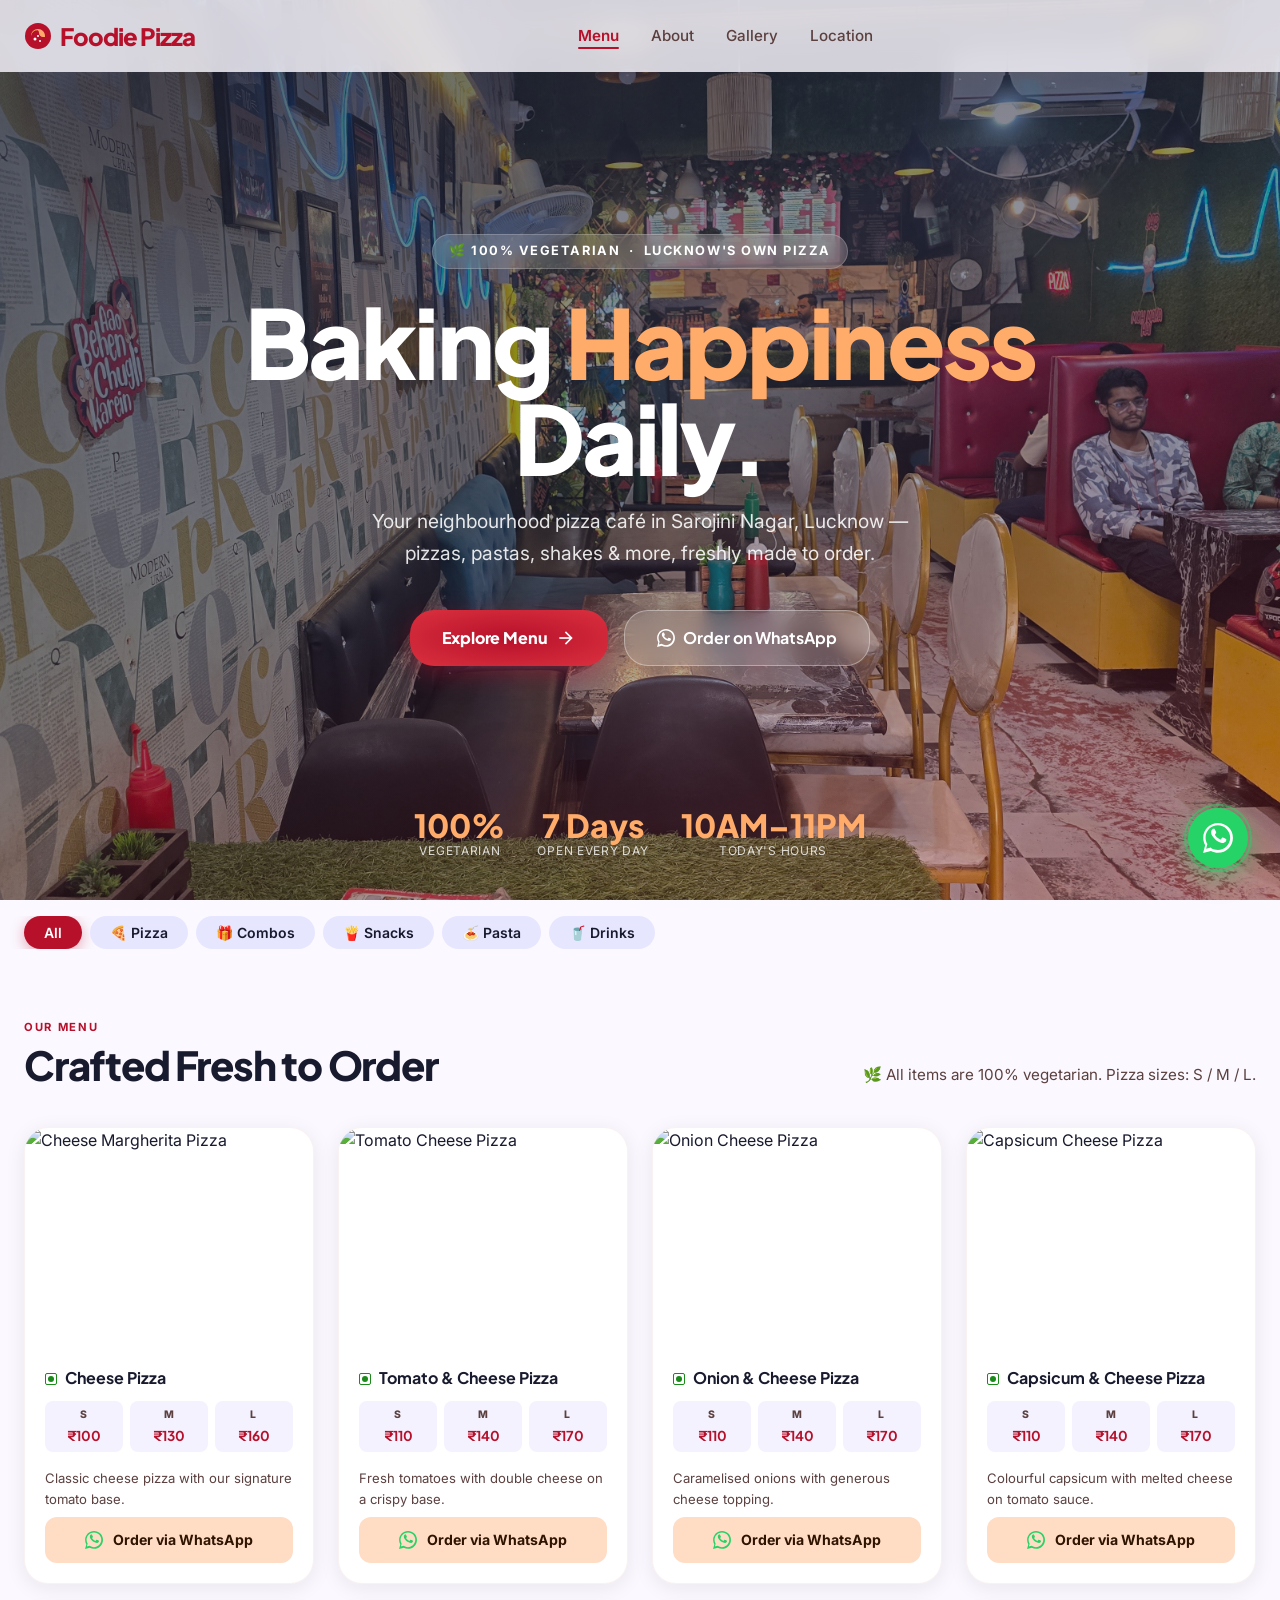
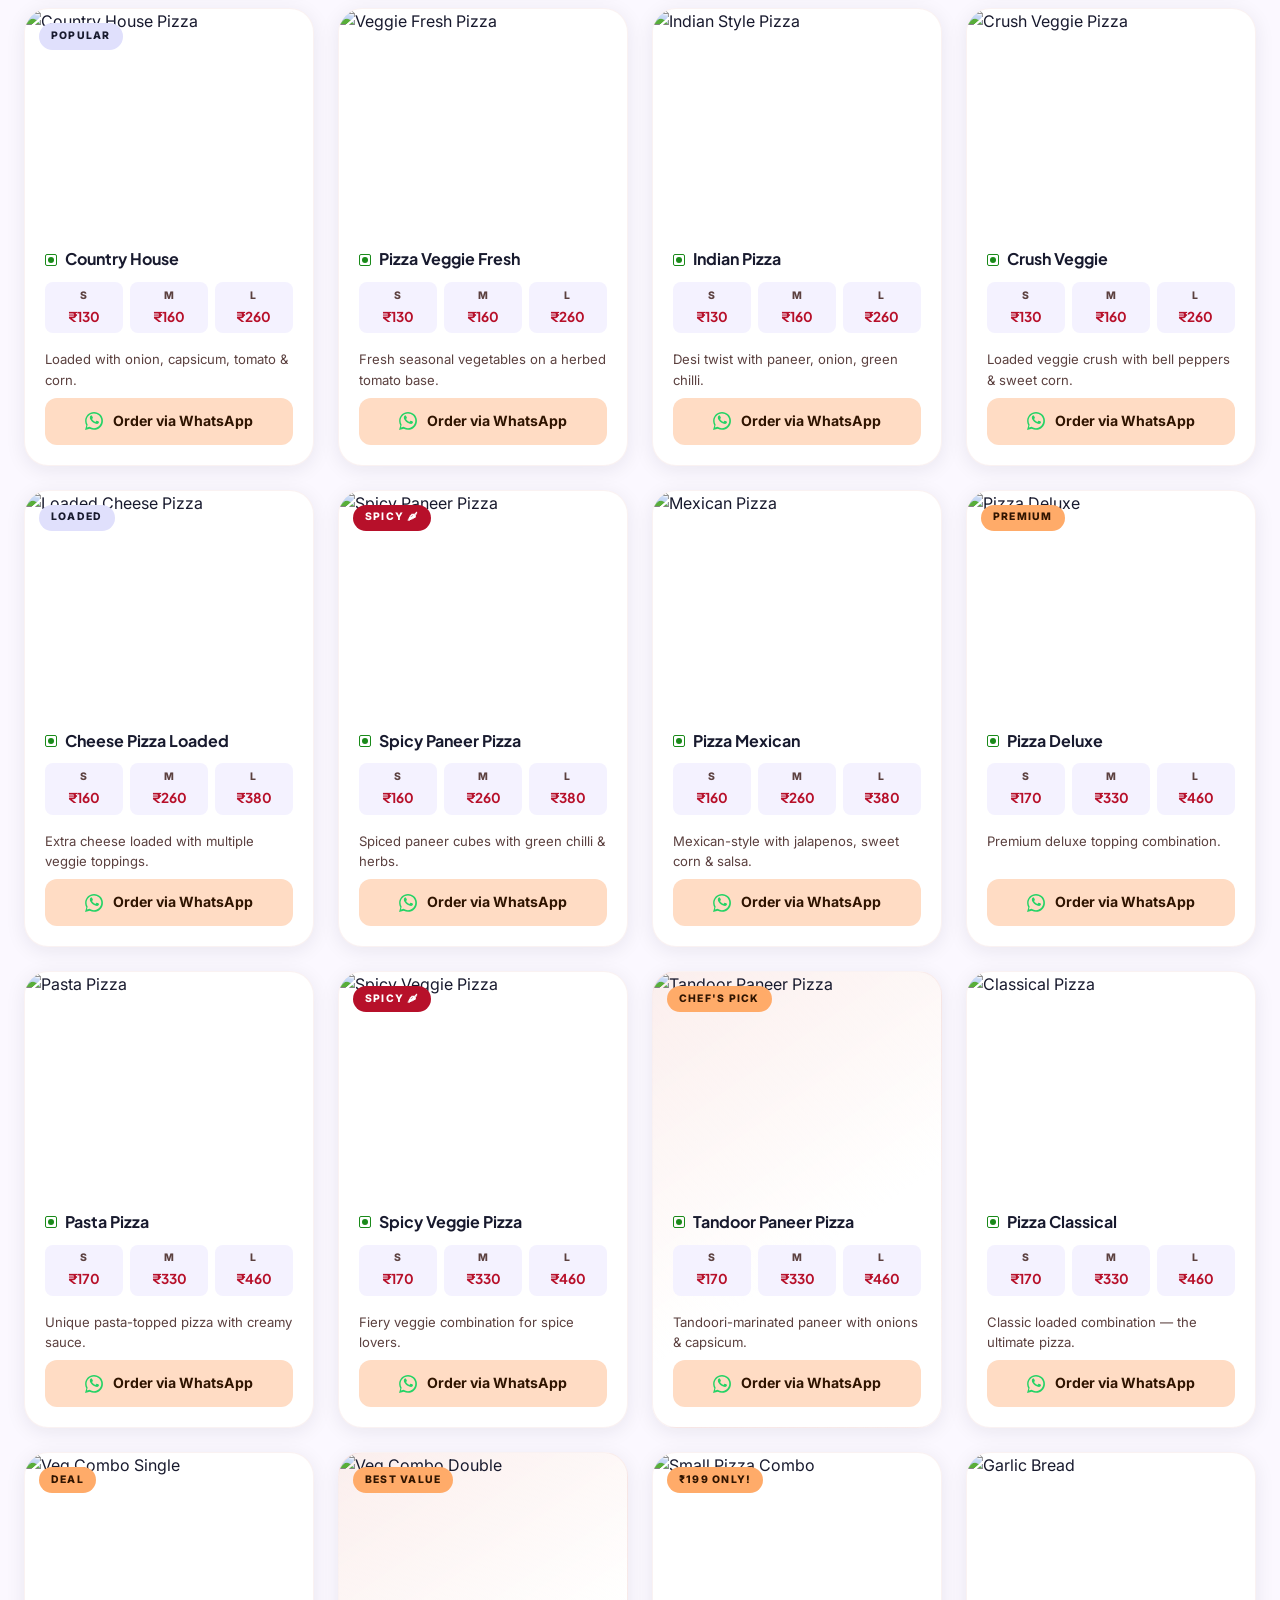
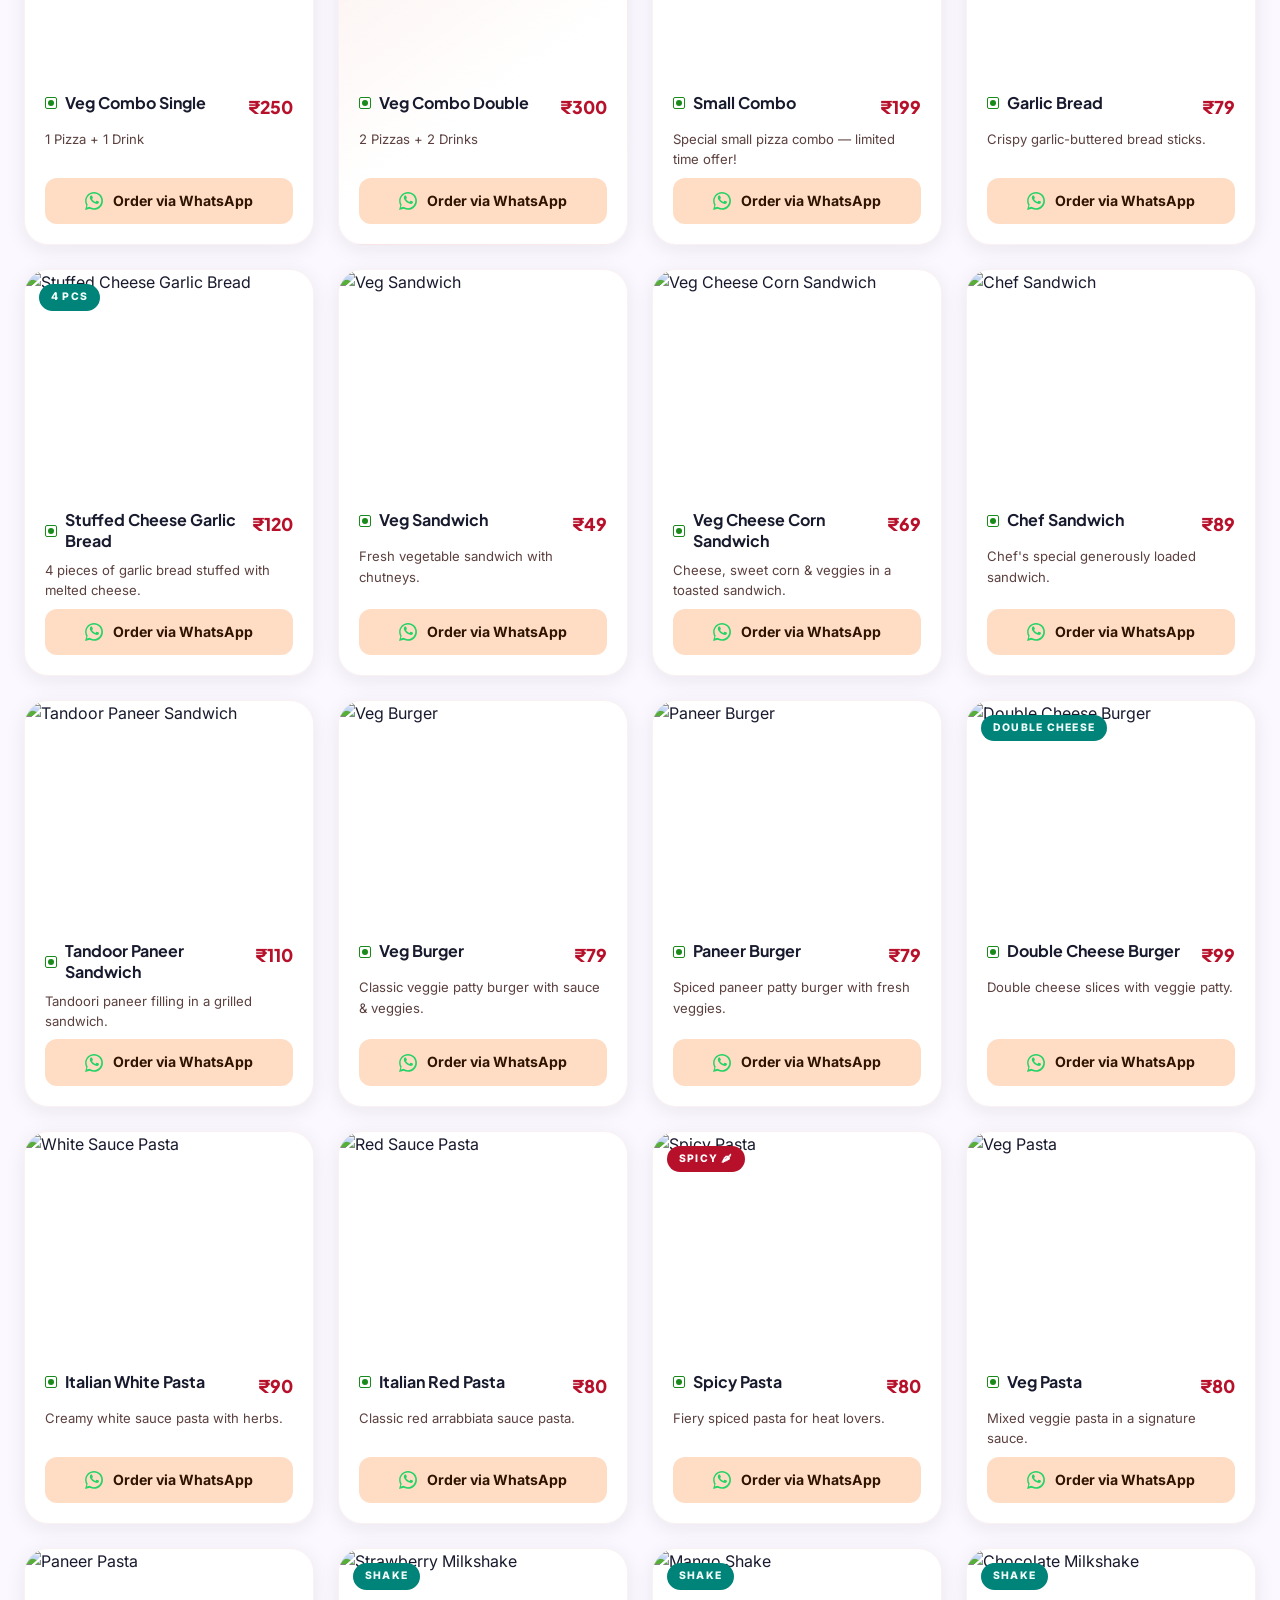
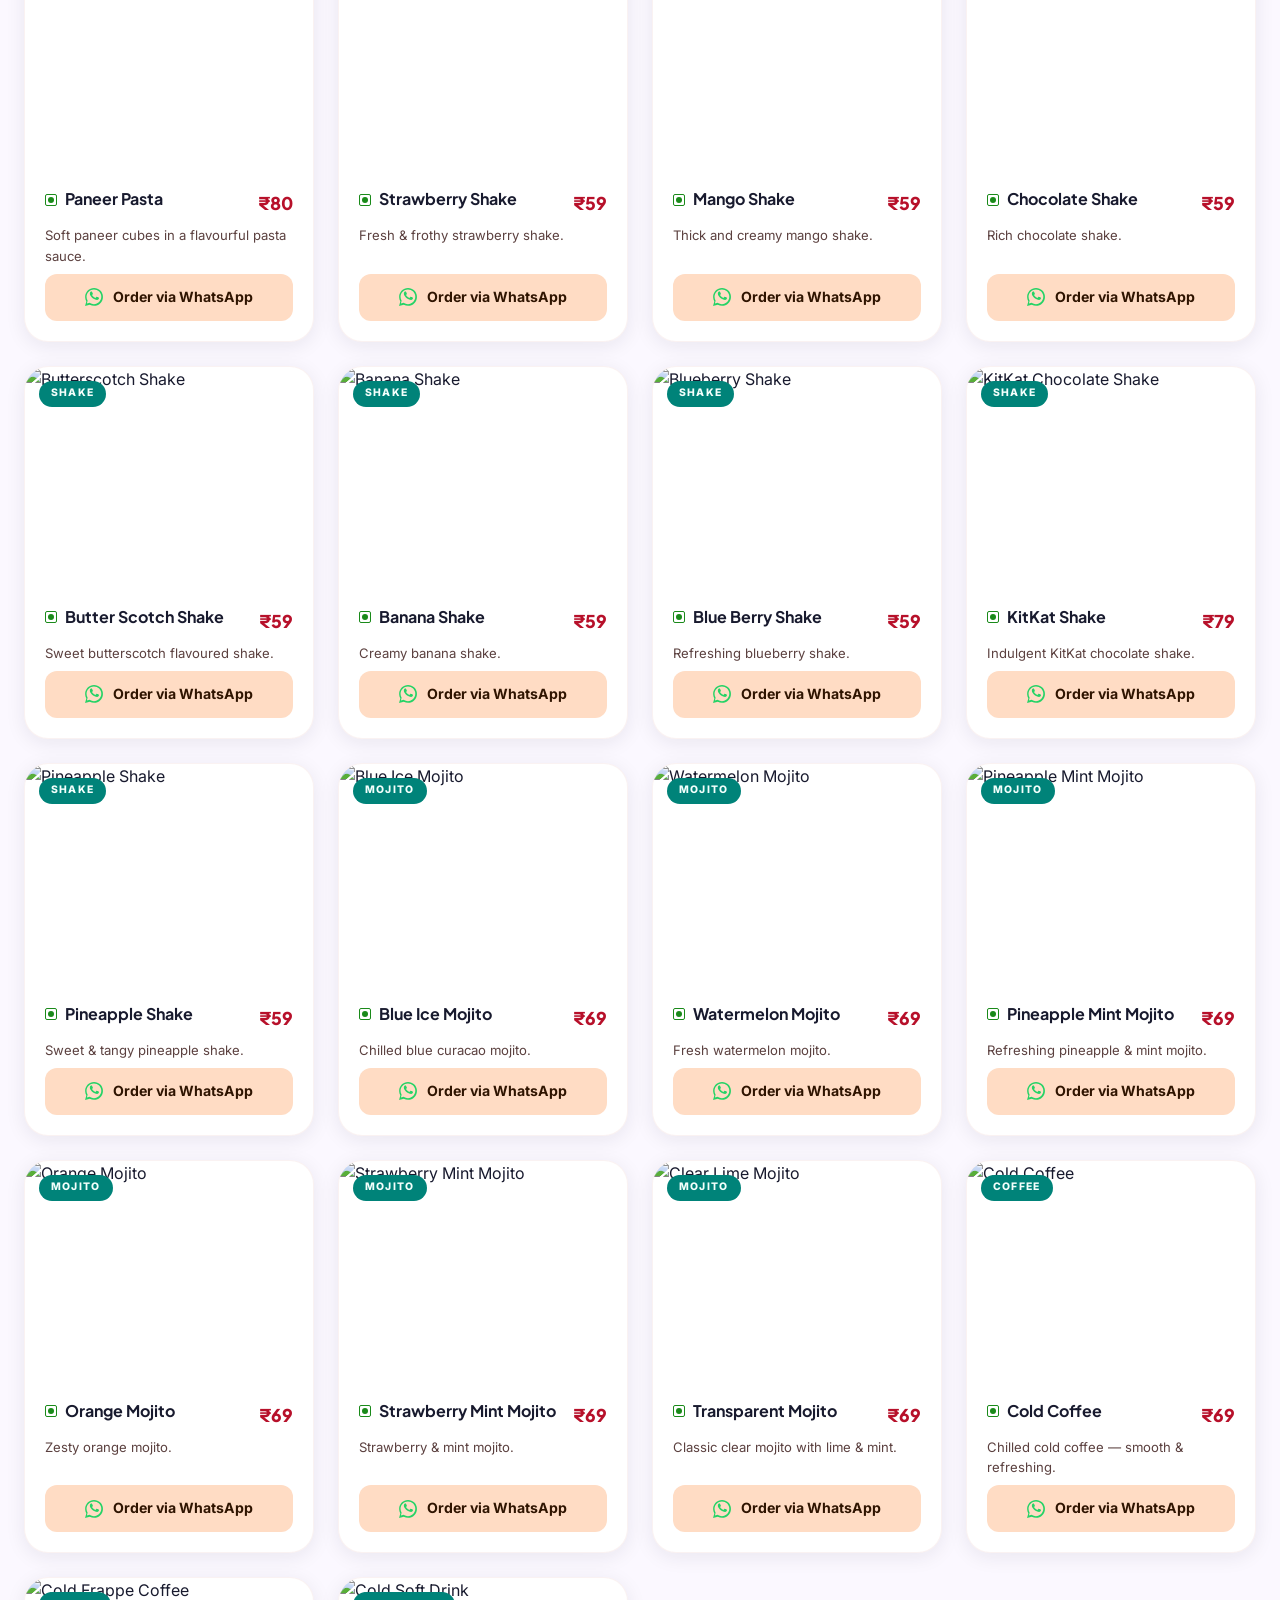
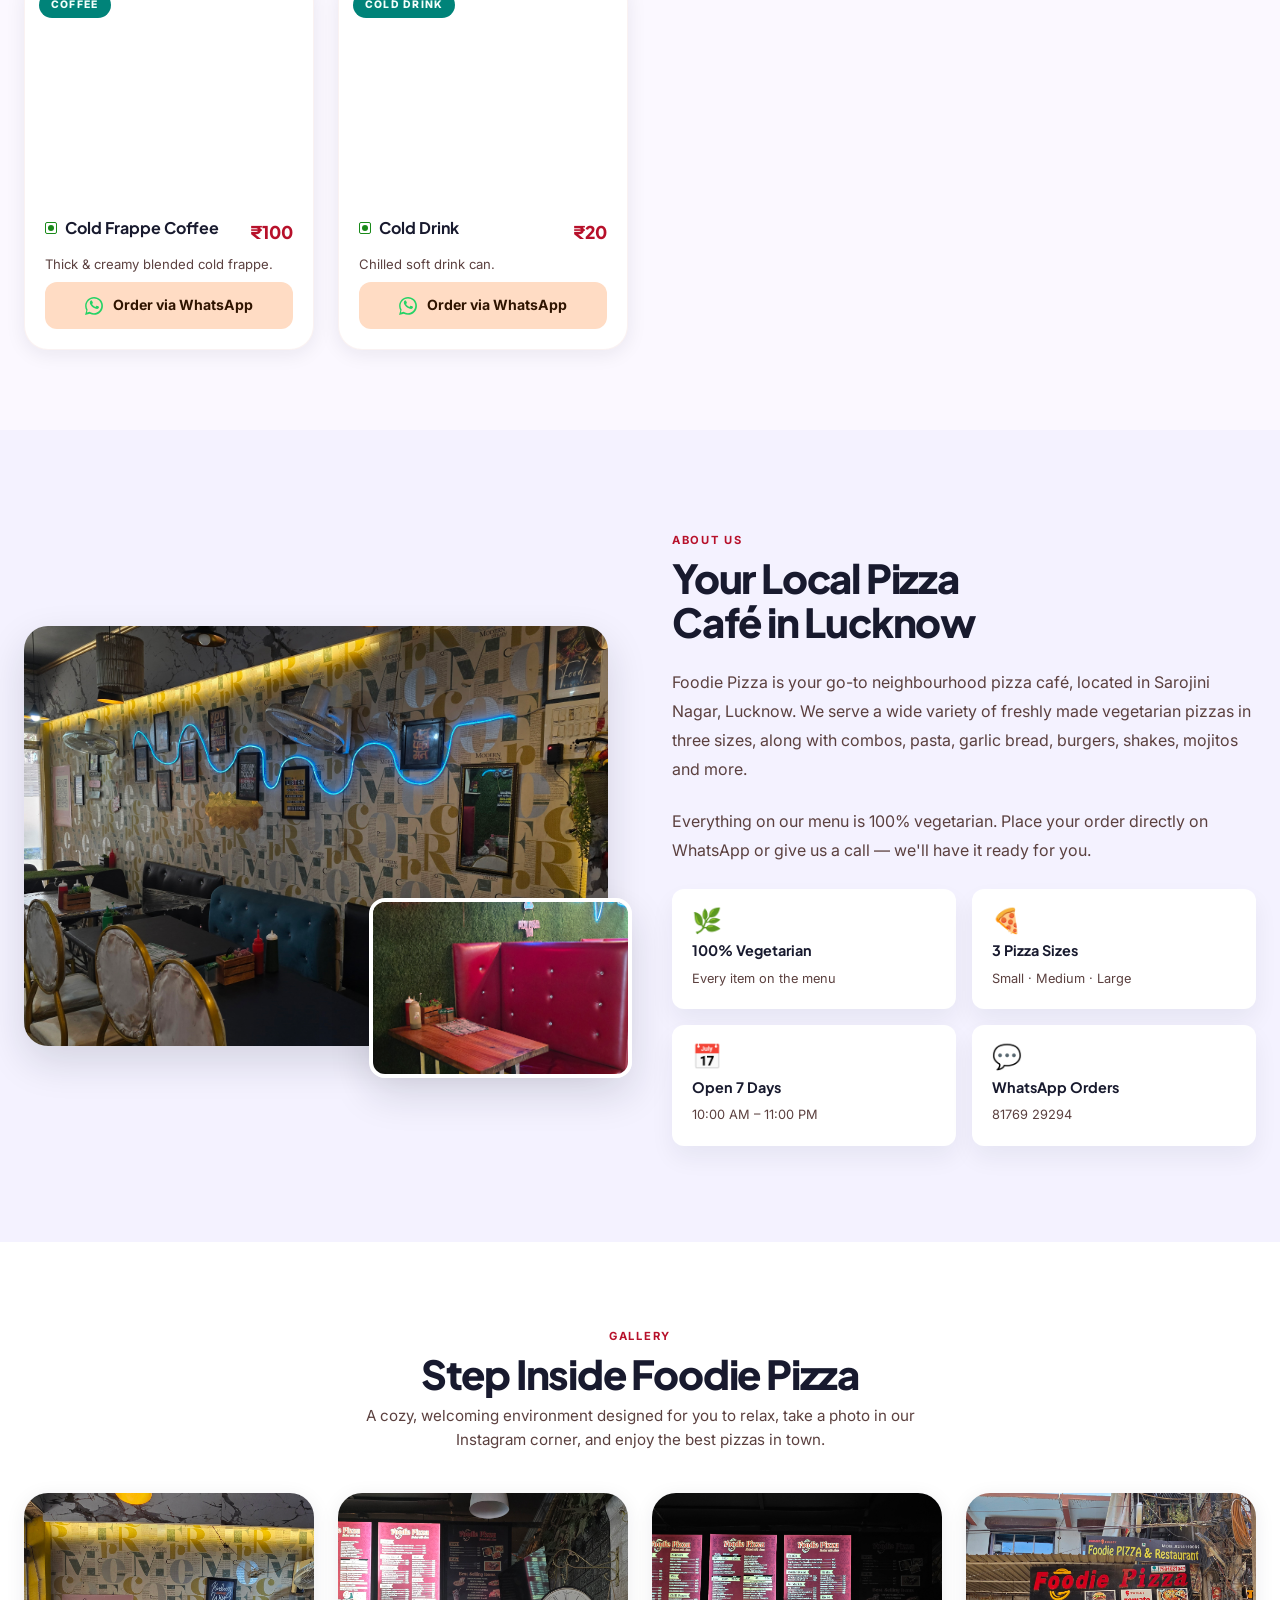
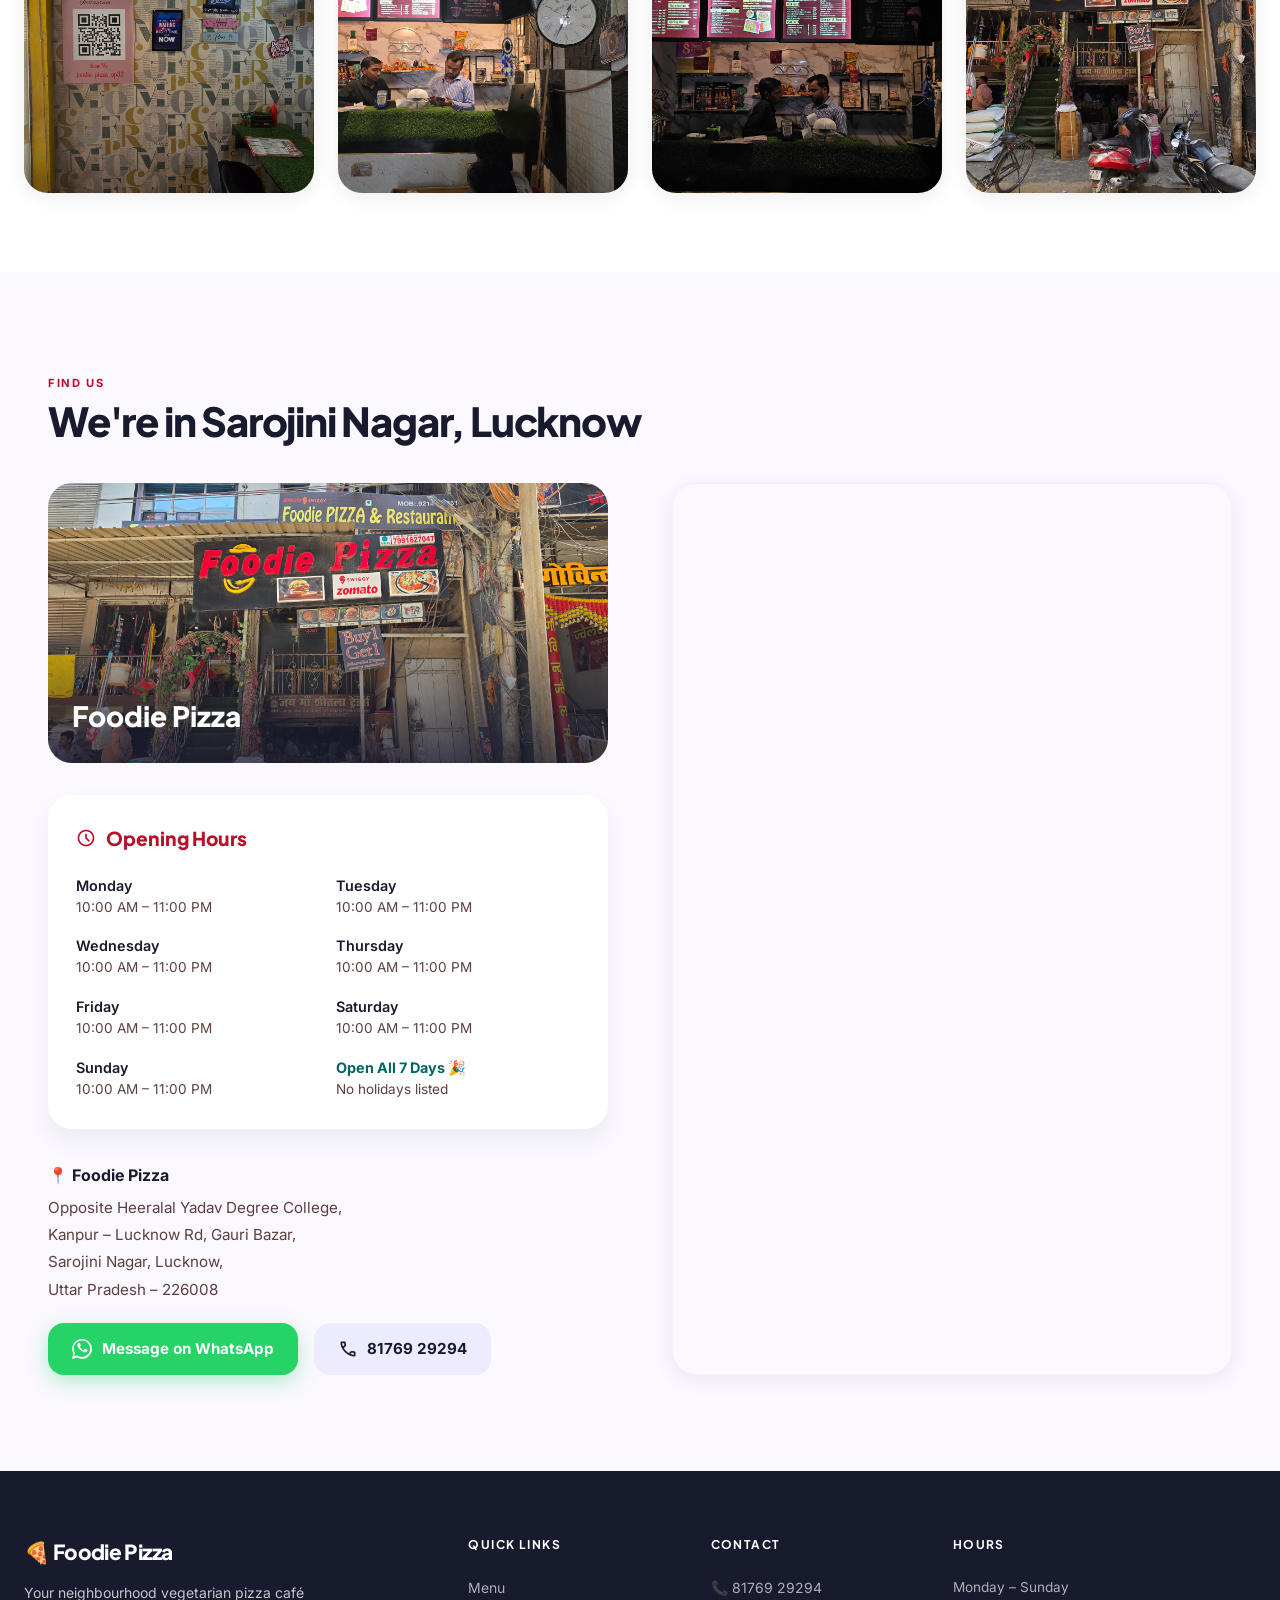
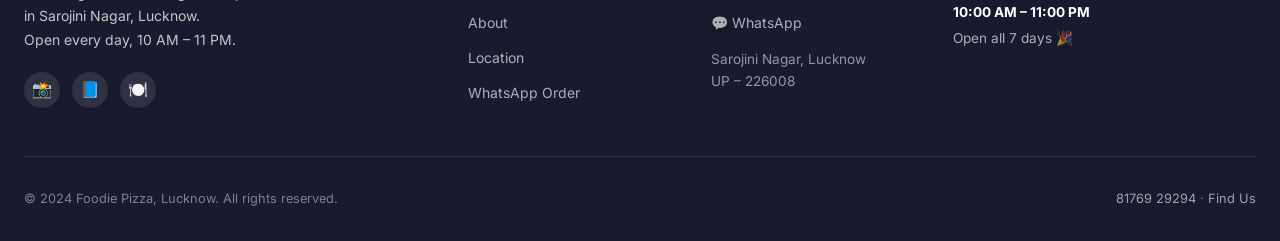
==== commit 59acdcdd: "feat: integrate real physical store images into Hero, About, Gallery, and Open Graph" ====
--- a/index.html
+++ b/index.html
@@ -14,7 +14,7 @@
   <meta property="og:title" content="Foodie Pizza | Pizza Cafe in Sarojini Nagar, Lucknow" />
   <meta property="og:description" content="Veg pizzas, combos, pastas, shakes, mojitos & more. Order on WhatsApp!" />
   <meta property="og:type" content="restaurant.restaurant" />
-  <meta property="og:image" content="https://images.unsplash.com/photo-1574071318508-1cdbab80d002?auto=format&fit=crop&q=80&w=1200" />
+  <meta property="og:image" content="Photos/20260412_123817.jpg" />
 
   <!-- Fonts -->
   <link rel="preconnect" href="https://fonts.googleapis.com" />
@@ -52,6 +52,7 @@
     <ul class="nav-links" role="list">
       <li><a href="#menu"    class="active" id="nav-menu">Menu</a></li>
       <li><a href="#about"   id="nav-about">About</a></li>
+      <li><a href="#gallery" id="nav-gallery">Gallery</a></li>
       <li><a href="#contact" id="nav-contact">Location</a></li>
     </ul>
 
@@ -80,6 +81,7 @@
   <ul class="mobile-nav-links" role="list">
     <li><a href="#menu"><span class="material-symbols-outlined">restaurant_menu</span> Menu</a></li>
     <li><a href="#about"><span class="material-symbols-outlined">storefront</span> About</a></li>
+    <li><a href="#gallery"><span class="material-symbols-outlined">photo_library</span> Gallery</a></li>
     <li><a href="#contact"><span class="material-symbols-outlined">location_on</span> Location</a></li>
     <li><a href="tel:8176929294"><span class="material-symbols-outlined">call</span> Call Us</a></li>
   </ul>
@@ -187,14 +189,14 @@
 
     <div class="about-image-stack">
       <img
-        src="https://images.unsplash.com/photo-1555396273-367ea4eb4db5?auto=format&fit=crop&q=80&w=1000"
-        alt="Foodie Pizza cafe interior"
+        src="Photos/20260412_123549.jpg"
+        alt="Foodie Pizza cafe interior seating"
         class="about-img-main"
         loading="lazy"
       />
       <img
-        src="https://images.unsplash.com/photo-1574071318508-1cdbab80d002?auto=format&fit=crop&q=80&w=600"
-        alt="Fresh pizza being prepared"
+        src="Photos/20260412_123537.jpg"
+        alt="Dining booths at Foodie Pizza"
         class="about-img-accent"
         loading="lazy"
       />
@@ -245,6 +247,57 @@
 
 
 <!-- ═══════════════════════════════════════════════════
+     GALLERY
+═══════════════════════════════════════════════════ -->
+<section id="gallery" aria-label="Discover Our Cafe" style="padding: 5rem 1.5rem; background: var(--surface-container-lowest);">
+  <div style="max-width: 1280px; margin: 0 auto;">
+    <div style="margin-bottom:2.5rem; text-align: center;">
+      <span class="section-label">Gallery</span>
+      <h2 class="section-title">Step Inside Foodie Pizza</h2>
+      <p class="section-subtitle" style="margin: 0.5rem auto 0; max-width: 600px;">
+        A cozy, welcoming environment designed for you to relax, take a photo in our Instagram corner, and enjoy the best pizzas in town.
+      </p>
+    </div>
+
+    <div style="display: grid; grid-template-columns: repeat(auto-fit, minmax(280px, 1fr)); gap: 1.5rem;">
+      <img
+        src="Photos/20260412_123738.jpg"
+        alt="Instagram Corner"
+        loading="lazy"
+        style="width: 100%; height: 300px; object-fit: cover; border-radius: var(--radius-xl); box-shadow: var(--shadow-card); transition: transform 0.3s;"
+        onmouseover="this.style.transform='scale(1.02)'"
+        onmouseout="this.style.transform='scale(1)'"
+      />
+      <img
+        src="Photos/20260412_123636.jpg"
+        alt="Counter Area"
+        loading="lazy"
+        style="width: 100%; height: 300px; object-fit: cover; border-radius: var(--radius-xl); box-shadow: var(--shadow-card); transition: transform 0.3s;"
+        onmouseover="this.style.transform='scale(1.02)'"
+        onmouseout="this.style.transform='scale(1)'"
+      />
+      <img
+        src="Photos/20260412_123530.jpg"
+        alt="Comfortable Seating"
+        loading="lazy"
+        style="width: 100%; height: 300px; object-fit: cover; border-radius: var(--radius-xl); box-shadow: var(--shadow-card); transition: transform 0.3s;"
+        onmouseover="this.style.transform='scale(1.02)'"
+        onmouseout="this.style.transform='scale(1)'"
+      />
+      <img
+        src="Photos/20260412_123809.jpg"
+        alt="Ambiance"
+        loading="lazy"
+        style="width: 100%; height: 300px; object-fit: cover; border-radius: var(--radius-xl); box-shadow: var(--shadow-card); transition: transform 0.3s;"
+        onmouseover="this.style.transform='scale(1.02)'"
+        onmouseout="this.style.transform='scale(1)'"
+      />
+    </div>
+  </div>
+</section>
+
+
+<!-- ═══════════════════════════════════════════════════
      LOCATION & CONTACT
 ═══════════════════════════════════════════════════ -->
 <section id="contact" aria-labelledby="contact-heading">
@@ -263,8 +316,8 @@
       <!-- Store image -->
       <div class="store-img-wrap">
         <img
-          src="https://images.unsplash.com/photo-1517248135467-4c7edcad34c4?auto=format&fit=crop&q=80&w=1000"
-          alt="Foodie Pizza cafe"
+          src="Photos/20260412_123827.jpg"
+          alt="Foodie Pizza storefront"
           class="store-img"
           loading="lazy"
         />
--- a/css/style.css
+++ b/css/style.css
@@ -278,7 +278,7 @@
     rgba(24, 26, 46, 0.45) 50%,
     rgba(183, 16, 42, 0.25) 100%
   ),
-  url('https://images.unsplash.com/photo-1513104890138-7c749659a591?auto=format&fit=crop&q=80&w=2000')
+  url('../Photos/20260412_123607.jpg')
     center / cover no-repeat;
 }
 
